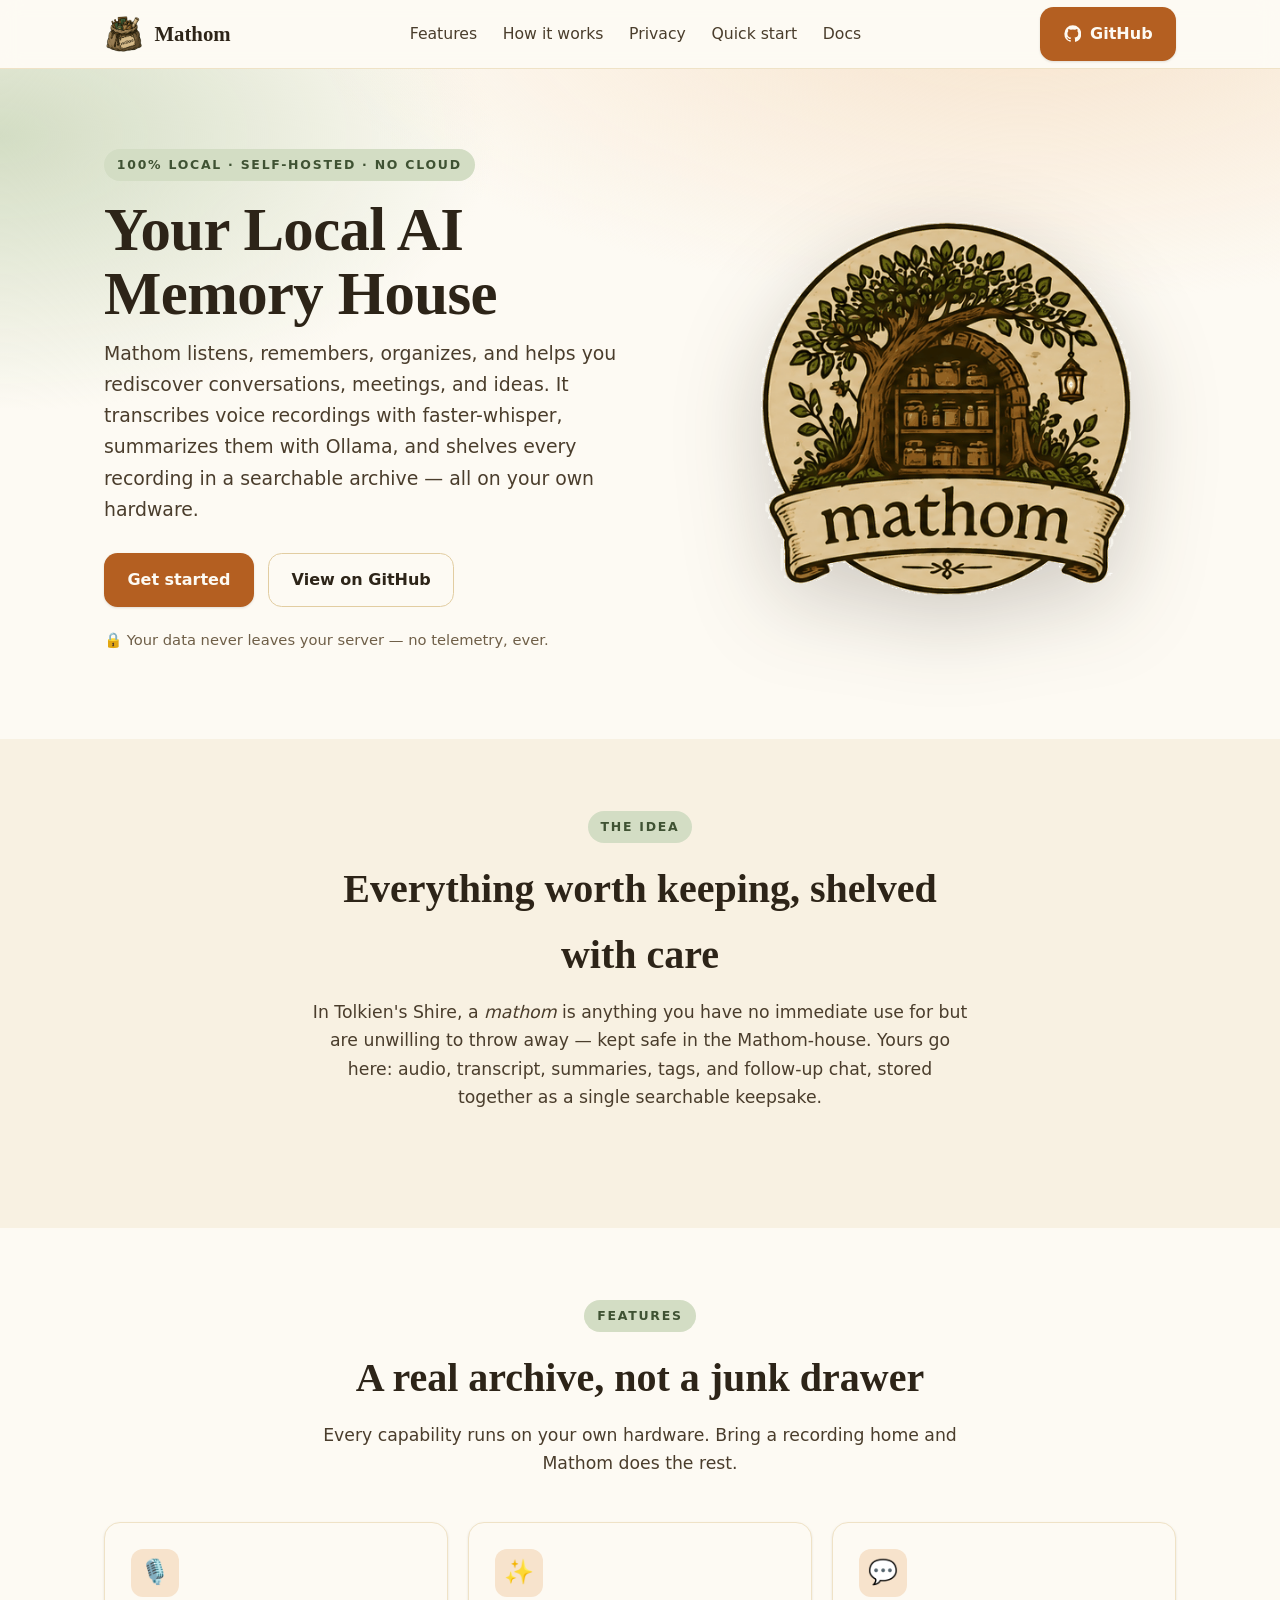
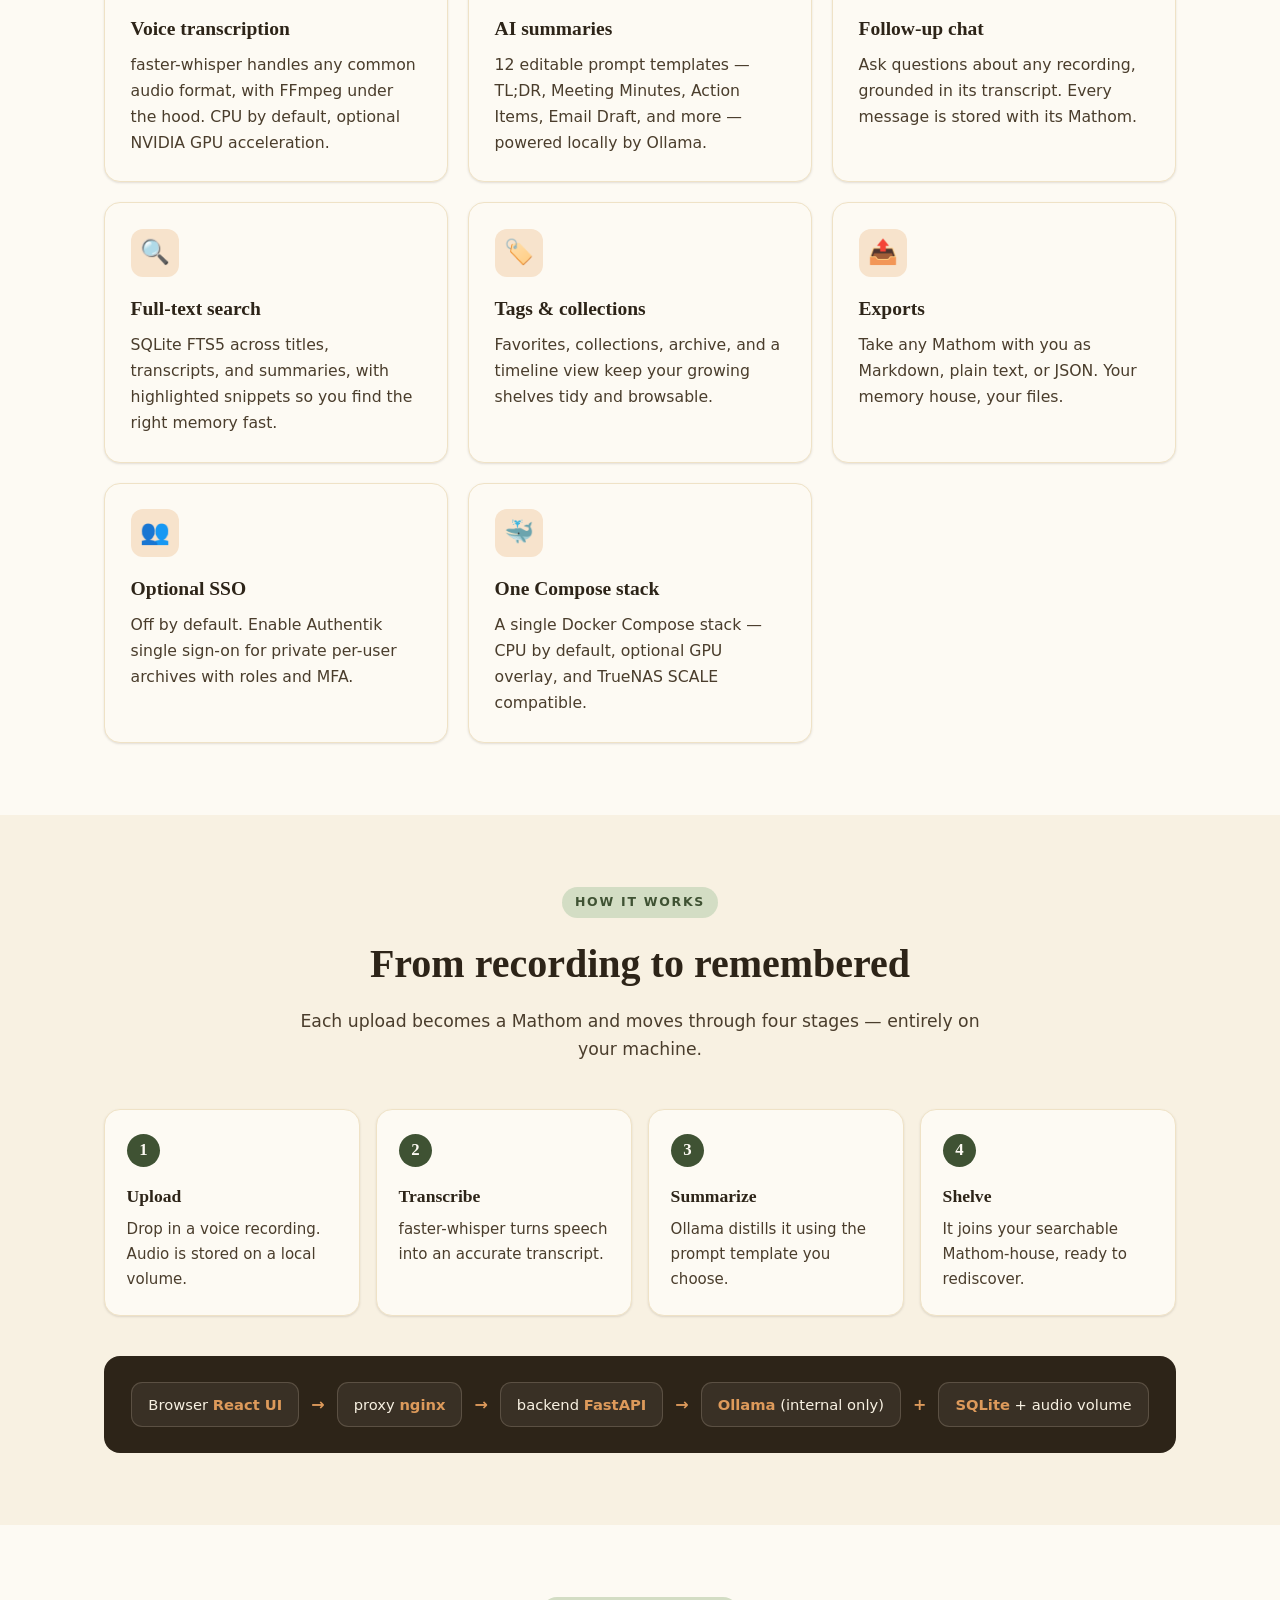
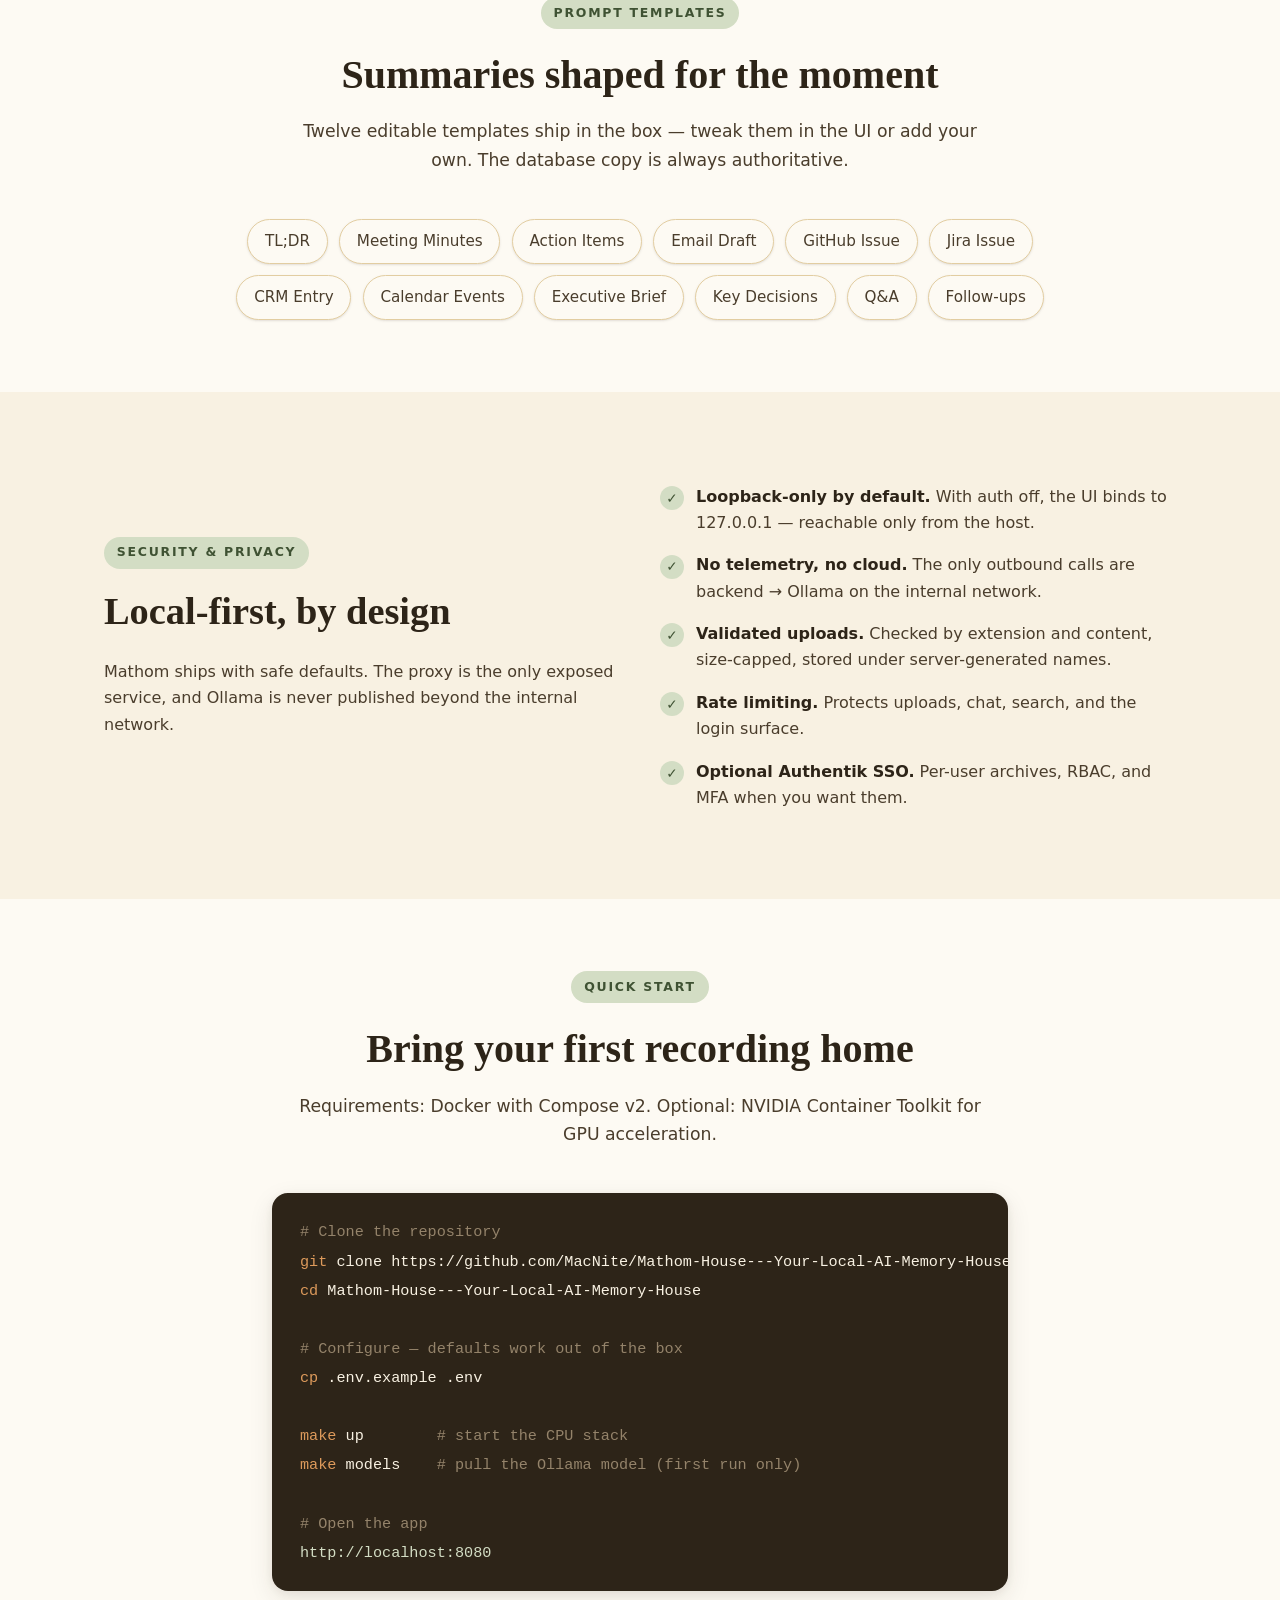
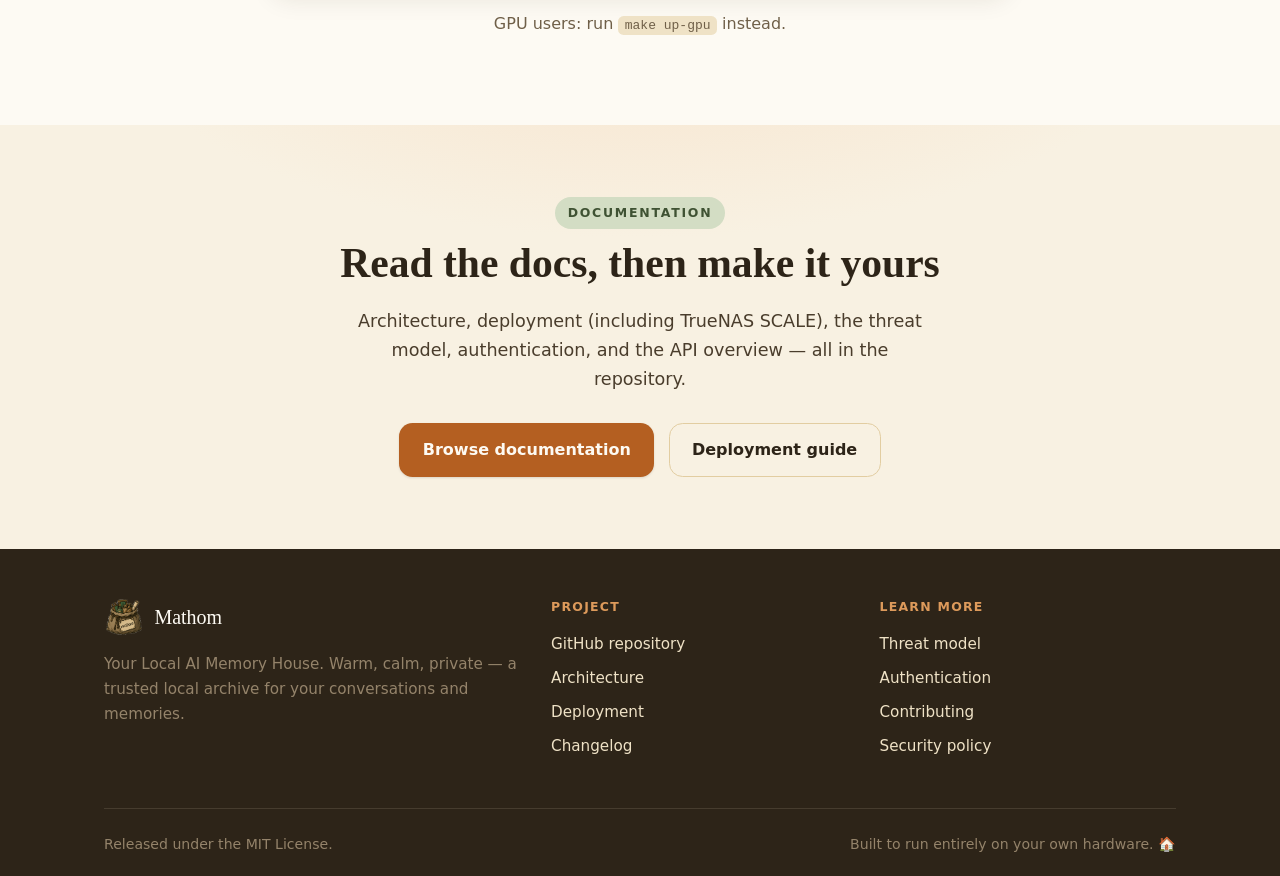
==== site/index.html @ 2dbf88dc "feat(site): add GitHub Pages landing site and deploy workflow Add a static, self-contained marketing" ====
<!doctype html>
<html lang="en">
  <head>
    <meta charset="UTF-8" />
    <meta name="viewport" content="width=device-width, initial-scale=1.0" />
    <title>Mathom — Your Local AI Memory House</title>
    <meta
      name="description"
      content="Mathom is a fully local, self-hosted AI memory house. Transcribe voice recordings with faster-whisper, summarize them with Ollama, and shelve every recording in a searchable archive that never leaves your own server."
    />
    <link rel="canonical" href="https://macnite.github.io/Mathom-House---Your-Local-AI-Memory-House/" />

    <!-- Icons -->
    <link rel="icon" type="image/png" href="./assets/favicon-192.png" />
    <link rel="apple-touch-icon" href="./assets/apple-touch-icon.png" />
    <meta name="theme-color" content="#b45f21" />

    <!-- Open Graph / social -->
    <meta property="og:type" content="website" />
    <meta property="og:title" content="Mathom — Your Local AI Memory House" />
    <meta
      property="og:description"
      content="Transcribe, summarize, and rediscover your conversations — fully local, no cloud, no telemetry."
    />
    <meta property="og:image" content="./assets/logo-mark.png" />
    <meta name="twitter:card" content="summary_large_image" />

    <link rel="stylesheet" href="./styles.css" />
  </head>
  <body>
    <!-- ===================== Header ===================== -->
    <header class="site-header">
      <div class="container nav">
        <a class="brand" href="#top">
          <img src="./assets/bag-icon.png" alt="Mathom bag logo" />
          <span>Mathom</span>
        </a>
        <nav class="nav-links" aria-label="Primary">
          <a href="#features">Features</a>
          <a href="#how">How it works</a>
          <a href="#privacy">Privacy</a>
          <a href="#quickstart">Quick start</a>
          <a href="#docs">Docs</a>
        </nav>
        <div class="nav-cta">
          <a
            class="btn btn-primary"
            href="https://github.com/MacNite/Mathom-House---Your-Local-AI-Memory-House"
          >
            <svg viewBox="0 0 24 24" fill="currentColor" aria-hidden="true">
              <path
                d="M12 .5A11.5 11.5 0 0 0 .5 12a11.5 11.5 0 0 0 7.86 10.92c.58.1.79-.25.79-.56v-2c-3.2.7-3.88-1.37-3.88-1.37-.53-1.34-1.29-1.7-1.29-1.7-1.05-.72.08-.7.08-.7 1.16.08 1.77 1.2 1.77 1.2 1.03 1.77 2.7 1.26 3.36.96.1-.75.4-1.26.73-1.55-2.55-.29-5.24-1.28-5.24-5.68 0-1.26.45-2.28 1.2-3.08-.12-.3-.52-1.48.11-3.08 0 0 .97-.31 3.18 1.18a11 11 0 0 1 5.8 0c2.2-1.5 3.17-1.18 3.17-1.18.63 1.6.23 2.78.11 3.08.75.8 1.2 1.82 1.2 3.08 0 4.41-2.69 5.38-5.25 5.67.41.36.78 1.05.78 2.12v3.14c0 .31.2.67.8.56A11.5 11.5 0 0 0 23.5 12 11.5 11.5 0 0 0 12 .5Z"
              />
            </svg>
            GitHub
          </a>
        </div>
      </div>
    </header>

    <!-- ===================== Hero ===================== -->
    <a id="top"></a>
    <section class="hero">
      <div class="container hero-grid">
        <div>
          <span class="eyebrow">100% local · self-hosted · no cloud</span>
          <h1>Your Local AI Memory House</h1>
          <p class="lede">
            Mathom listens, remembers, organizes, and helps you rediscover
            conversations, meetings, and ideas. It transcribes voice recordings
            with faster-whisper, summarizes them with Ollama, and shelves every
            recording in a searchable archive — all on your own hardware.
          </p>
          <div class="hero-actions">
            <a class="btn btn-primary" href="#quickstart">Get started</a>
            <a
              class="btn btn-ghost"
              href="https://github.com/MacNite/Mathom-House---Your-Local-AI-Memory-House"
              >View on GitHub</a
            >
          </div>
          <p class="hero-note">
            🔒 Your data never leaves your server — no telemetry, ever.
          </p>
        </div>
        <div class="hero-art">
          <img
            src="./assets/logo-mark.png"
            alt="Mathom — a tree over a hobbit-hole archive of shelved keepsakes"
          />
        </div>
      </div>
    </section>

    <!-- ===================== What is a Mathom ===================== -->
    <section class="alt">
      <div class="container section-head reveal">
        <span class="eyebrow">The idea</span>
        <h2>Everything worth keeping, shelved with care</h2>
        <p>
          In Tolkien's Shire, a <em>mathom</em> is anything you have no immediate
          use for but are unwilling to throw away — kept safe in the
          Mathom-house. Yours go here: audio, transcript, summaries, tags, and
          follow-up chat, stored together as a single searchable keepsake.
        </p>
      </div>
    </section>

    <!-- ===================== Features ===================== -->
    <section id="features">
      <div class="container">
        <div class="section-head reveal">
          <span class="eyebrow">Features</span>
          <h2>A real archive, not a junk drawer</h2>
          <p>
            Every capability runs on your own hardware. Bring a recording home
            and Mathom does the rest.
          </p>
        </div>
        <div class="card-grid">
          <div class="card reveal">
            <div class="icon">🎙️</div>
            <h3>Voice transcription</h3>
            <p>
              faster-whisper handles any common audio format, with FFmpeg under
              the hood. CPU by default, optional NVIDIA GPU acceleration.
            </p>
          </div>
          <div class="card reveal">
            <div class="icon">✨</div>
            <h3>AI summaries</h3>
            <p>
              12 editable prompt templates — TL;DR, Meeting Minutes, Action
              Items, Email Draft, and more — powered locally by Ollama.
            </p>
          </div>
          <div class="card reveal">
            <div class="icon">💬</div>
            <h3>Follow-up chat</h3>
            <p>
              Ask questions about any recording, grounded in its transcript.
              Every message is stored with its Mathom.
            </p>
          </div>
          <div class="card reveal">
            <div class="icon">🔍</div>
            <h3>Full-text search</h3>
            <p>
              SQLite FTS5 across titles, transcripts, and summaries, with
              highlighted snippets so you find the right memory fast.
            </p>
          </div>
          <div class="card reveal">
            <div class="icon">🏷️</div>
            <h3>Tags &amp; collections</h3>
            <p>
              Favorites, collections, archive, and a timeline view keep your
              growing shelves tidy and browsable.
            </p>
          </div>
          <div class="card reveal">
            <div class="icon">📤</div>
            <h3>Exports</h3>
            <p>
              Take any Mathom with you as Markdown, plain text, or JSON. Your
              memory house, your files.
            </p>
          </div>
          <div class="card reveal">
            <div class="icon">👥</div>
            <h3>Optional SSO</h3>
            <p>
              Off by default. Enable Authentik single sign-on for private
              per-user archives with roles and MFA.
            </p>
          </div>
          <div class="card reveal">
            <div class="icon">🐳</div>
            <h3>One Compose stack</h3>
            <p>
              A single Docker Compose stack — CPU by default, optional GPU
              overlay, and TrueNAS SCALE compatible.
            </p>
          </div>
        </div>
      </div>
    </section>

    <!-- ===================== How it works ===================== -->
    <section id="how" class="alt">
      <div class="container">
        <div class="section-head reveal">
          <span class="eyebrow">How it works</span>
          <h2>From recording to remembered</h2>
          <p>
            Each upload becomes a Mathom and moves through four stages —
            entirely on your machine.
          </p>
        </div>
        <div class="flow reveal">
          <div class="flow-step">
            <div class="num">1</div>
            <h3>Upload</h3>
            <p>Drop in a voice recording. Audio is stored on a local volume.</p>
          </div>
          <div class="flow-step">
            <div class="num">2</div>
            <h3>Transcribe</h3>
            <p>faster-whisper turns speech into an accurate transcript.</p>
          </div>
          <div class="flow-step">
            <div class="num">3</div>
            <h3>Summarize</h3>
            <p>Ollama distills it using the prompt template you choose.</p>
          </div>
          <div class="flow-step">
            <div class="num">4</div>
            <h3>Shelve</h3>
            <p>It joins your searchable Mathom-house, ready to rediscover.</p>
          </div>
        </div>

        <div class="pipeline reveal" aria-label="Architecture pipeline">
          <span class="node">Browser <strong>React UI</strong></span>
          <span class="sep">→</span>
          <span class="node">proxy <strong>nginx</strong></span>
          <span class="sep">→</span>
          <span class="node">backend <strong>FastAPI</strong></span>
          <span class="sep">→</span>
          <span class="node"><strong>Ollama</strong> (internal only)</span>
          <span class="sep">+</span>
          <span class="node"><strong>SQLite</strong> + audio volume</span>
        </div>
      </div>
    </section>

    <!-- ===================== Templates ===================== -->
    <section id="templates">
      <div class="container">
        <div class="section-head reveal">
          <span class="eyebrow">Prompt templates</span>
          <h2>Summaries shaped for the moment</h2>
          <p>
            Twelve editable templates ship in the box — tweak them in the UI or
            add your own. The database copy is always authoritative.
          </p>
        </div>
        <div class="chips reveal">
          <span class="chip">TL;DR</span>
          <span class="chip">Meeting Minutes</span>
          <span class="chip">Action Items</span>
          <span class="chip">Email Draft</span>
          <span class="chip">GitHub Issue</span>
          <span class="chip">Jira Issue</span>
          <span class="chip">CRM Entry</span>
          <span class="chip">Calendar Events</span>
          <span class="chip">Executive Brief</span>
          <span class="chip">Key Decisions</span>
          <span class="chip">Q&amp;A</span>
          <span class="chip">Follow-ups</span>
        </div>
      </div>
    </section>

    <!-- ===================== Privacy / Security ===================== -->
    <section id="privacy" class="alt">
      <div class="container split">
        <div class="reveal">
          <span class="eyebrow">Security &amp; privacy</span>
          <h2 style="font-family: var(--font-display); font-size: clamp(1.8rem, 3.6vw, 2.4rem); margin: 0.7rem 0 0.4rem;">
            Local-first, by design
          </h2>
          <p style="color: var(--ink-700);">
            Mathom ships with safe defaults. The proxy is the only exposed
            service, and Ollama is never published beyond the internal network.
          </p>
        </div>
        <ul class="checks reveal">
          <li>
            <span class="tick">✓</span>
            <span
              ><strong>Loopback-only by default.</strong> With auth off, the UI
              binds to 127.0.0.1 — reachable only from the host.</span
            >
          </li>
          <li>
            <span class="tick">✓</span>
            <span
              ><strong>No telemetry, no cloud.</strong> The only outbound calls
              are backend → Ollama on the internal network.</span
            >
          </li>
          <li>
            <span class="tick">✓</span>
            <span
              ><strong>Validated uploads.</strong> Checked by extension and
              content, size-capped, stored under server-generated names.</span
            >
          </li>
          <li>
            <span class="tick">✓</span>
            <span
              ><strong>Rate limiting.</strong> Protects uploads, chat, search,
              and the login surface.</span
            >
          </li>
          <li>
            <span class="tick">✓</span>
            <span
              ><strong>Optional Authentik SSO.</strong> Per-user archives, RBAC,
              and MFA when you want them.</span
            >
          </li>
        </ul>
      </div>
    </section>

    <!-- ===================== Quick start ===================== -->
    <section id="quickstart">
      <div class="container">
        <div class="section-head reveal">
          <span class="eyebrow">Quick start</span>
          <h2>Bring your first recording home</h2>
          <p>
            Requirements: Docker with Compose v2. Optional: NVIDIA Container
            Toolkit for GPU acceleration.
          </p>
        </div>
        <div class="codeblock reveal">
<code><span class="c"># Clone the repository</span>
<span class="cmd">git</span> clone https://github.com/MacNite/Mathom-House---Your-Local-AI-Memory-House.git
<span class="cmd">cd</span> Mathom-House---Your-Local-AI-Memory-House

<span class="c"># Configure — defaults work out of the box</span>
<span class="cmd">cp</span> .env.example .env

<span class="cmd">make</span> up        <span class="c"># start the CPU stack</span>
<span class="cmd">make</span> models    <span class="c"># pull the Ollama model (first run only)</span>

<span class="c"># Open the app</span>
<span class="p">http://localhost:8080</span>
</code>
        </div>
        <p style="text-align: center; color: var(--ink-500); margin-top: 1.25rem;">
          GPU users: run <code style="background: var(--parchment-200); padding: 0.1rem 0.4rem; border-radius: 0.35rem;">make up-gpu</code> instead.
        </p>
      </div>
    </section>

    <!-- ===================== CTA ===================== -->
    <section id="docs" class="cta">
      <div class="container reveal">
        <span class="eyebrow">Documentation</span>
        <h2>Read the docs, then make it yours</h2>
        <p>
          Architecture, deployment (including TrueNAS SCALE), the threat model,
          authentication, and the API overview — all in the repository.
        </p>
        <div class="cta-actions">
          <a
            class="btn btn-primary"
            href="https://github.com/MacNite/Mathom-House---Your-Local-AI-Memory-House#documentation"
            >Browse documentation</a
          >
          <a
            class="btn btn-ghost"
            href="https://github.com/MacNite/Mathom-House---Your-Local-AI-Memory-House/blob/main/docs/deployment.md"
            >Deployment guide</a
          >
        </div>
      </div>
    </section>

    <!-- ===================== Footer ===================== -->
    <footer class="site-footer">
      <div class="container">
        <div class="footer-grid">
          <div>
            <div class="footer-brand">
              <img src="./assets/bag-icon.png" alt="Mathom bag logo" />
              <span>Mathom</span>
            </div>
            <p>
              Your Local AI Memory House. Warm, calm, private — a trusted local
              archive for your conversations and memories.
            </p>
          </div>
          <div class="footer-col">
            <h4>Project</h4>
            <a href="https://github.com/MacNite/Mathom-House---Your-Local-AI-Memory-House">GitHub repository</a>
            <a href="https://github.com/MacNite/Mathom-House---Your-Local-AI-Memory-House/blob/main/docs/architecture.md">Architecture</a>
            <a href="https://github.com/MacNite/Mathom-House---Your-Local-AI-Memory-House/blob/main/docs/deployment.md">Deployment</a>
            <a href="https://github.com/MacNite/Mathom-House---Your-Local-AI-Memory-House/blob/main/CHANGELOG.md">Changelog</a>
          </div>
          <div class="footer-col">
            <h4>Learn more</h4>
            <a href="https://github.com/MacNite/Mathom-House---Your-Local-AI-Memory-House/blob/main/docs/threat-model.md">Threat model</a>
            <a href="https://github.com/MacNite/Mathom-House---Your-Local-AI-Memory-House/blob/main/docs/authentication.md">Authentication</a>
            <a href="https://github.com/MacNite/Mathom-House---Your-Local-AI-Memory-House/blob/main/CONTRIBUTING.md">Contributing</a>
            <a href="https://github.com/MacNite/Mathom-House---Your-Local-AI-Memory-House/blob/main/SECURITY.md">Security policy</a>
          </div>
        </div>
        <div class="footer-bottom">
          <span>Released under the MIT License.</span>
          <span>Built to run entirely on your own hardware. 🏠</span>
        </div>
      </div>
    </footer>

    <script>
      // Reveal-on-scroll — progressive enhancement only.
      (function () {
        var els = document.querySelectorAll('.reveal');
        if (!('IntersectionObserver' in window)) {
          els.forEach(function (el) { el.classList.add('in'); });
          return;
        }
        var io = new IntersectionObserver(
          function (entries) {
            entries.forEach(function (entry) {
              if (entry.isIntersecting) {
                entry.target.classList.add('in');
                io.unobserve(entry.target);
              }
            });
          },
          { rootMargin: '0px 0px -8% 0px', threshold: 0.08 }
        );
        els.forEach(function (el) { io.observe(el); });
      })();
    </script>
  </body>
</html>
---- site/styles.css ----
/* ==========================================================================
   Mathom — Your Local AI Memory House
   GitHub Pages landing site. Warm archive palette mirrored from the app's
   Tailwind theme: parchment, ink, amber hearth, moss shelves.
   ========================================================================== */

:root {
  /* Parchment */
  --parchment-50: #fdfaf3;
  --parchment-100: #f8f1e2;
  --parchment-200: #efe2c6;
  --parchment-300: #e2cda1;
  /* Ink */
  --ink-900: #2d2418;
  --ink-700: #4a3d2c;
  --ink-500: #6f5f48;
  --ink-400: #94836a;
  /* Hearth (amber) */
  --hearth-600: #b45f21;
  --hearth-500: #c97a35;
  --hearth-400: #dd9a5b;
  --hearth-100: #f7e3cc;
  /* Moss */
  --moss-700: #3f5233;
  --moss-500: #5f7a4d;
  --moss-200: #d3ddc4;

  --font-display: ui-serif, Georgia, Cambria, "Times New Roman", serif;
  --font-body: ui-sans-serif, system-ui, "Segoe UI", sans-serif;

  --radius: 1rem;
  --radius-doorway: 1.25rem 1.25rem 0.375rem 0.375rem;
  --shadow-sm: 0 1px 3px rgba(45, 36, 24, 0.08), 0 1px 2px rgba(45, 36, 24, 0.06);
  --shadow-md: 0 8px 24px rgba(45, 36, 24, 0.10), 0 2px 8px rgba(45, 36, 24, 0.06);
  --shadow-lg: 0 18px 48px rgba(45, 36, 24, 0.16);
  --maxw: 1120px;
}

* { box-sizing: border-box; }

html { scroll-behavior: smooth; }

body {
  margin: 0;
  font-family: var(--font-body);
  color: var(--ink-900);
  background: var(--parchment-50);
  line-height: 1.65;
  -webkit-font-smoothing: antialiased;
  text-rendering: optimizeLegibility;
}

h1, h2, h3, .display { font-family: var(--font-display); }

a { color: var(--hearth-600); text-decoration: none; }
a:hover { text-decoration: underline; }

img { max-width: 100%; display: block; }

.container {
  width: 100%;
  max-width: var(--maxw);
  margin: 0 auto;
  padding: 0 1.5rem;
}

.eyebrow {
  display: inline-block;
  font-family: var(--font-body);
  font-size: 0.78rem;
  font-weight: 700;
  letter-spacing: 0.14em;
  text-transform: uppercase;
  color: var(--moss-700);
  background: var(--moss-200);
  padding: 0.35rem 0.8rem;
  border-radius: 999px;
}

/* ---------- Buttons ---------- */
.btn {
  display: inline-flex;
  align-items: center;
  gap: 0.55rem;
  font-family: var(--font-body);
  font-weight: 600;
  font-size: 1rem;
  padding: 0.8rem 1.4rem;
  border-radius: 0.85rem;
  border: 1px solid transparent;
  cursor: pointer;
  transition: transform 0.12s ease, box-shadow 0.2s ease, background 0.2s ease;
}
.btn:hover { text-decoration: none; transform: translateY(-1px); }
.btn-primary {
  background: var(--hearth-600);
  color: var(--parchment-50);
  box-shadow: var(--shadow-sm);
}
.btn-primary:hover { background: var(--hearth-500); box-shadow: var(--shadow-md); }
.btn-ghost {
  background: transparent;
  color: var(--ink-900);
  border-color: var(--parchment-300);
}
.btn-ghost:hover { background: var(--parchment-100); border-color: var(--hearth-400); }
.btn svg { width: 1.1em; height: 1.1em; }

/* ---------- Header ---------- */
.site-header {
  position: sticky;
  top: 0;
  z-index: 50;
  background: rgba(253, 250, 243, 0.82);
  backdrop-filter: saturate(1.4) blur(10px);
  border-bottom: 1px solid var(--parchment-200);
}
.nav {
  display: flex;
  align-items: center;
  justify-content: space-between;
  height: 68px;
  gap: 1rem;
}
.brand {
  display: flex;
  align-items: center;
  gap: 0.65rem;
  font-family: var(--font-display);
  font-size: 1.3rem;
  font-weight: 700;
  color: var(--ink-900);
}
.brand:hover { text-decoration: none; }
.brand img { width: 40px; height: 40px; }
.nav-links {
  display: flex;
  align-items: center;
  gap: 1.6rem;
}
.nav-links a {
  color: var(--ink-700);
  font-weight: 500;
  font-size: 0.98rem;
}
.nav-links a:hover { color: var(--hearth-600); text-decoration: none; }
.nav-cta { display: flex; align-items: center; gap: 0.75rem; }

@media (max-width: 820px) {
  .nav-links { display: none; }
}

/* ---------- Hero ---------- */
.hero {
  position: relative;
  overflow: hidden;
  background:
    radial-gradient(1200px 500px at 80% -10%, var(--hearth-100), transparent 60%),
    radial-gradient(900px 500px at 0% 10%, var(--moss-200), transparent 55%),
    var(--parchment-50);
  padding: 5rem 0 4.5rem;
}
.hero-grid {
  display: grid;
  grid-template-columns: 1.1fr 0.9fr;
  gap: 3rem;
  align-items: center;
}
.hero h1 {
  font-size: clamp(2.4rem, 5.5vw, 3.8rem);
  line-height: 1.05;
  margin: 1.1rem 0 0.5rem;
  color: var(--ink-900);
  letter-spacing: -0.01em;
}
.hero .lede {
  font-size: 1.18rem;
  color: var(--ink-700);
  max-width: 34rem;
  margin: 0.75rem 0 1.75rem;
}
.hero-actions { display: flex; flex-wrap: wrap; gap: 0.9rem; }
.hero-note {
  margin-top: 1.35rem;
  font-size: 0.92rem;
  color: var(--ink-500);
  display: flex;
  align-items: center;
  gap: 0.5rem;
}
.hero-art {
  display: flex;
  justify-content: center;
}
.hero-art img {
  width: min(420px, 100%);
  filter: drop-shadow(0 24px 44px rgba(45, 36, 24, 0.22));
}

@media (max-width: 900px) {
  .hero-grid { grid-template-columns: 1fr; text-align: center; }
  .hero .lede { margin-left: auto; margin-right: auto; }
  .hero-actions, .hero-note { justify-content: center; }
  .hero-art { order: -1; }
  .hero-art img { width: min(300px, 70%); }
}

/* ---------- Section shells ---------- */
section { padding: 4.5rem 0; }
.section-head {
  max-width: 44rem;
  margin: 0 auto 2.8rem;
  text-align: center;
}
.section-head h2 {
  font-size: clamp(1.8rem, 3.6vw, 2.5rem);
  margin: 0.8rem 0 0.6rem;
  color: var(--ink-900);
}
.section-head p {
  font-size: 1.08rem;
  color: var(--ink-700);
  margin: 0;
}
.alt { background: var(--parchment-100); }

/* ---------- Feature cards ---------- */
.card-grid {
  display: grid;
  grid-template-columns: repeat(auto-fit, minmax(260px, 1fr));
  gap: 1.25rem;
}
.card {
  background: var(--parchment-50);
  border: 1px solid var(--parchment-200);
  border-radius: var(--radius);
  padding: 1.6rem;
  box-shadow: var(--shadow-sm);
  transition: transform 0.15s ease, box-shadow 0.2s ease, border-color 0.2s ease;
}
.card:hover {
  transform: translateY(-3px);
  box-shadow: var(--shadow-md);
  border-color: var(--hearth-400);
}
.card .icon {
  width: 48px;
  height: 48px;
  display: grid;
  place-items: center;
  border-radius: 0.75rem;
  background: var(--hearth-100);
  color: var(--hearth-600);
  font-size: 1.5rem;
  margin-bottom: 1rem;
}
.card h3 { margin: 0 0 0.45rem; font-size: 1.22rem; color: var(--ink-900); }
.card p { margin: 0; color: var(--ink-700); font-size: 0.98rem; }

/* ---------- How it works ---------- */
.flow {
  display: grid;
  grid-template-columns: repeat(4, 1fr);
  gap: 1rem;
  counter-reset: step;
}
.flow-step {
  position: relative;
  background: var(--parchment-50);
  border: 1px solid var(--parchment-200);
  border-radius: var(--radius);
  padding: 1.5rem 1.35rem;
  box-shadow: var(--shadow-sm);
}
.flow-step .num {
  font-family: var(--font-display);
  font-size: 1.05rem;
  font-weight: 700;
  color: var(--parchment-50);
  background: var(--moss-700);
  width: 2.1rem;
  height: 2.1rem;
  border-radius: 50%;
  display: grid;
  place-items: center;
  margin-bottom: 0.9rem;
}
.flow-step h3 { margin: 0 0 0.4rem; font-size: 1.1rem; }
.flow-step p { margin: 0; font-size: 0.94rem; color: var(--ink-700); }
.flow-arrow {
  align-self: center;
  color: var(--hearth-400);
  font-size: 1.4rem;
}
@media (max-width: 900px) {
  .flow { grid-template-columns: 1fr 1fr; }
}
@media (max-width: 540px) {
  .flow { grid-template-columns: 1fr; }
}

/* ---------- Pipeline diagram ---------- */
.pipeline {
  margin-top: 2.5rem;
  display: flex;
  flex-wrap: wrap;
  align-items: center;
  justify-content: center;
  gap: 0.75rem;
  padding: 1.6rem;
  background: var(--ink-900);
  color: var(--parchment-100);
  border-radius: var(--radius);
  font-family: var(--font-body);
}
.pipeline .node {
  background: rgba(255, 255, 255, 0.06);
  border: 1px solid rgba(247, 227, 204, 0.18);
  padding: 0.6rem 1rem;
  border-radius: 0.7rem;
  font-size: 0.92rem;
  white-space: nowrap;
}
.pipeline .node strong { color: var(--hearth-400); font-weight: 700; }
.pipeline .sep { color: var(--hearth-400); font-weight: 700; }

/* ---------- Templates chips ---------- */
.chips {
  display: flex;
  flex-wrap: wrap;
  gap: 0.7rem;
  justify-content: center;
  max-width: 52rem;
  margin: 0 auto;
}
.chip {
  background: var(--parchment-50);
  border: 1px solid var(--parchment-300);
  color: var(--ink-700);
  padding: 0.55rem 1.05rem;
  border-radius: 999px;
  font-size: 0.95rem;
  font-weight: 500;
  box-shadow: var(--shadow-sm);
  transition: transform 0.12s ease, border-color 0.2s ease, color 0.2s ease;
}
.chip:hover { transform: translateY(-2px); border-color: var(--hearth-400); color: var(--hearth-600); }

/* ---------- Security / split ---------- */
.split {
  display: grid;
  grid-template-columns: 1fr 1fr;
  gap: 2.5rem;
  align-items: center;
}
.checks { list-style: none; margin: 1.25rem 0 0; padding: 0; }
.checks li {
  display: flex;
  gap: 0.75rem;
  align-items: flex-start;
  margin-bottom: 1rem;
  color: var(--ink-700);
}
.checks .tick {
  flex: none;
  width: 1.5rem;
  height: 1.5rem;
  border-radius: 50%;
  background: var(--moss-200);
  color: var(--moss-700);
  display: grid;
  place-items: center;
  font-size: 0.85rem;
  font-weight: 700;
  margin-top: 0.15rem;
}
.checks li strong { color: var(--ink-900); }
@media (max-width: 820px) {
  .split { grid-template-columns: 1fr; }
}

/* ---------- Quick start code ---------- */
.codeblock {
  background: var(--ink-900);
  color: var(--parchment-100);
  border-radius: var(--radius);
  padding: 1.5rem 1.75rem;
  overflow-x: auto;
  box-shadow: var(--shadow-md);
  font-size: 0.95rem;
  line-height: 1.85;
  max-width: 46rem;
  margin: 0 auto;
}
.codeblock code {
  font-family: ui-monospace, SFMono-Regular, "SF Mono", Menlo, Consolas, monospace;
  white-space: pre;
}
.codeblock .c { color: var(--ink-400); }
.codeblock .p { color: var(--moss-200); }
.codeblock .cmd { color: var(--hearth-400); }

/* ---------- CTA banner ---------- */
.cta {
  text-align: center;
  background:
    radial-gradient(900px 400px at 50% -30%, var(--hearth-100), transparent 60%),
    var(--parchment-100);
}
.cta h2 { font-size: clamp(1.9rem, 4vw, 2.6rem); margin: 0 0 0.6rem; }
.cta p { color: var(--ink-700); font-size: 1.1rem; max-width: 36rem; margin: 0 auto 1.8rem; }
.cta-actions { display: flex; gap: 0.9rem; justify-content: center; flex-wrap: wrap; }

/* ---------- Footer ---------- */
.site-footer {
  background: var(--ink-900);
  color: var(--parchment-200);
  padding: 3rem 0 2rem;
}
.footer-grid {
  display: grid;
  grid-template-columns: 1.4fr 1fr 1fr;
  gap: 2rem;
}
.footer-brand { display: flex; align-items: center; gap: 0.65rem; margin-bottom: 0.75rem; }
.footer-brand img { width: 40px; height: 40px; }
.footer-brand span { font-family: var(--font-display); font-size: 1.25rem; color: var(--parchment-50); }
.site-footer p { color: var(--ink-400); font-size: 0.95rem; max-width: 28rem; }
.footer-col h4 {
  font-family: var(--font-body);
  text-transform: uppercase;
  letter-spacing: 0.1em;
  font-size: 0.78rem;
  color: var(--hearth-400);
  margin: 0 0 0.9rem;
}
.footer-col a { display: block; color: var(--parchment-200); margin-bottom: 0.55rem; font-size: 0.95rem; }
.footer-col a:hover { color: var(--hearth-400); text-decoration: none; }
.footer-bottom {
  margin-top: 2.5rem;
  padding-top: 1.5rem;
  border-top: 1px solid rgba(247, 227, 204, 0.12);
  display: flex;
  justify-content: space-between;
  flex-wrap: wrap;
  gap: 0.75rem;
  font-size: 0.88rem;
  color: var(--ink-400);
}
@media (max-width: 820px) {
  .footer-grid { grid-template-columns: 1fr; }
}

/* ---------- Reveal on scroll ---------- */
.reveal { opacity: 0; transform: translateY(16px); transition: opacity 0.6s ease, transform 0.6s ease; }
.reveal.in { opacity: 1; transform: none; }
@media (prefers-reduced-motion: reduce) {
  html { scroll-behavior: auto; }
  .reveal { opacity: 1; transform: none; transition: none; }
}
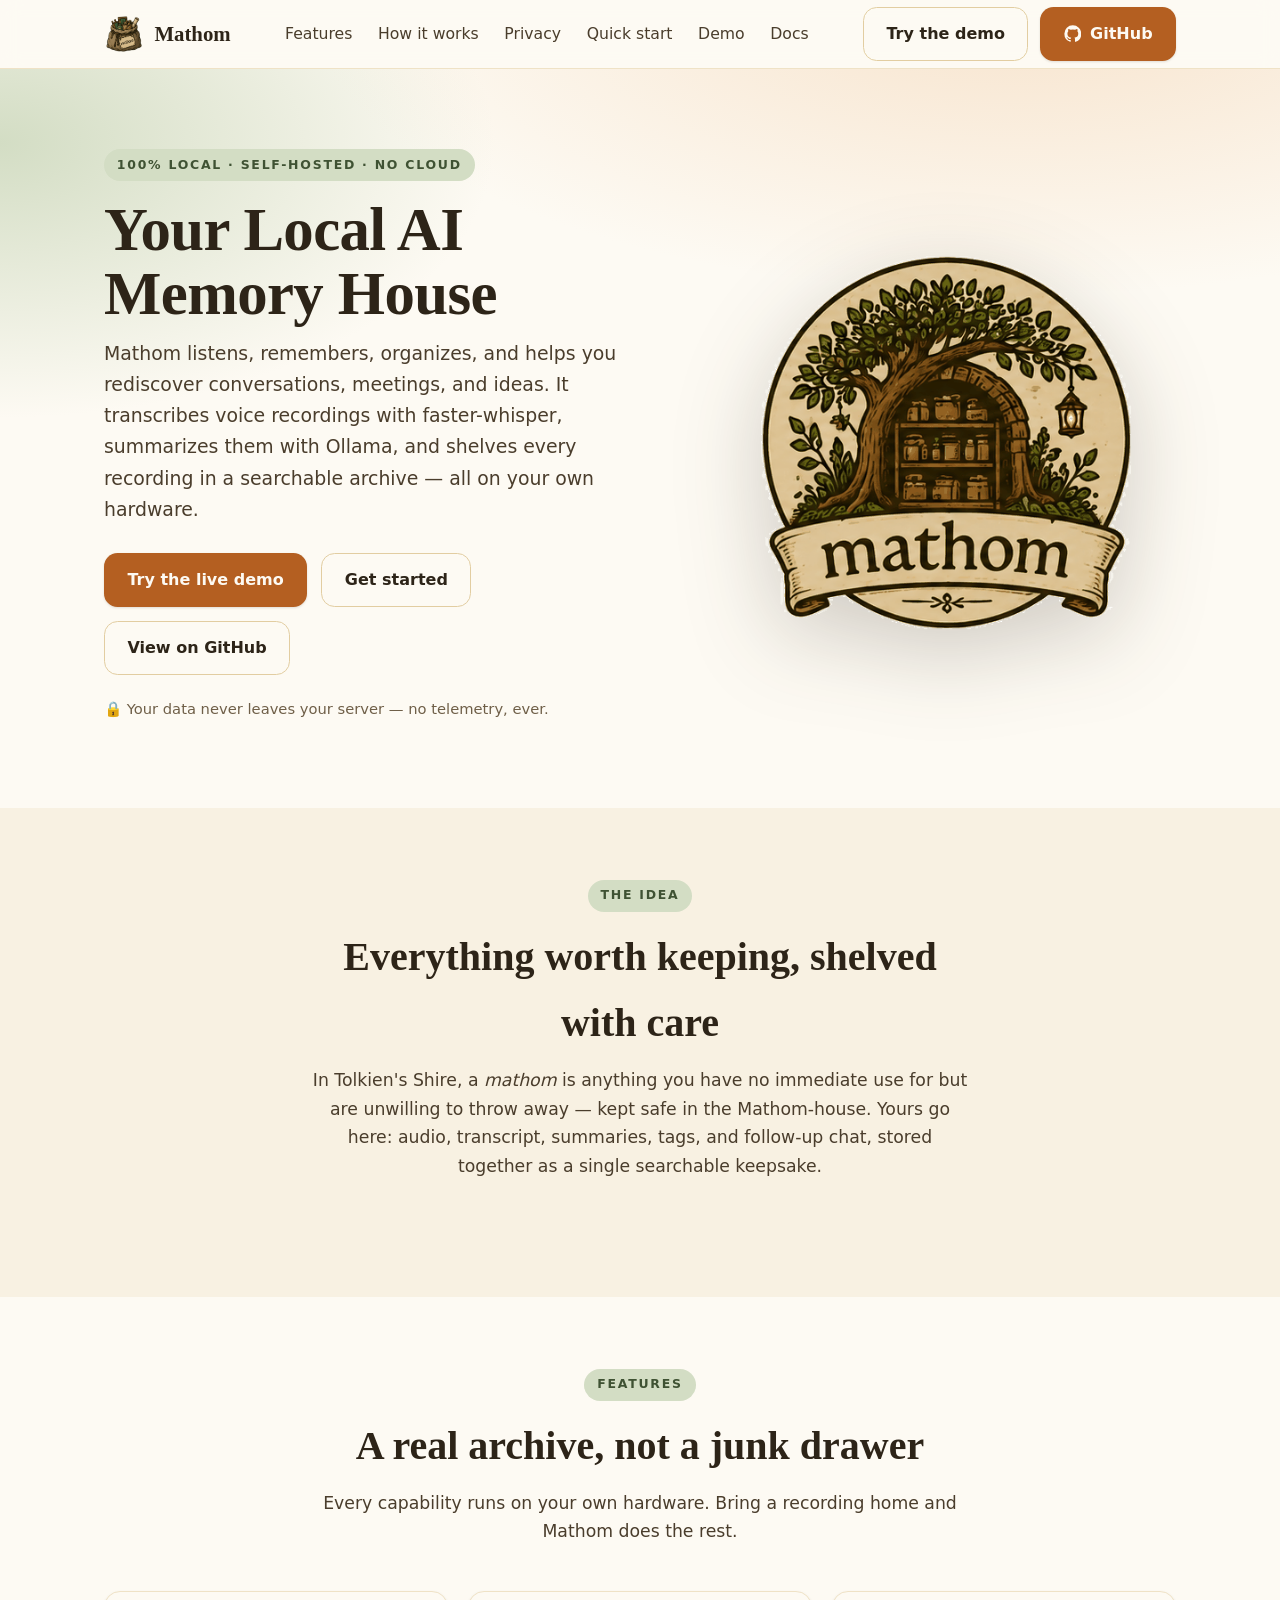
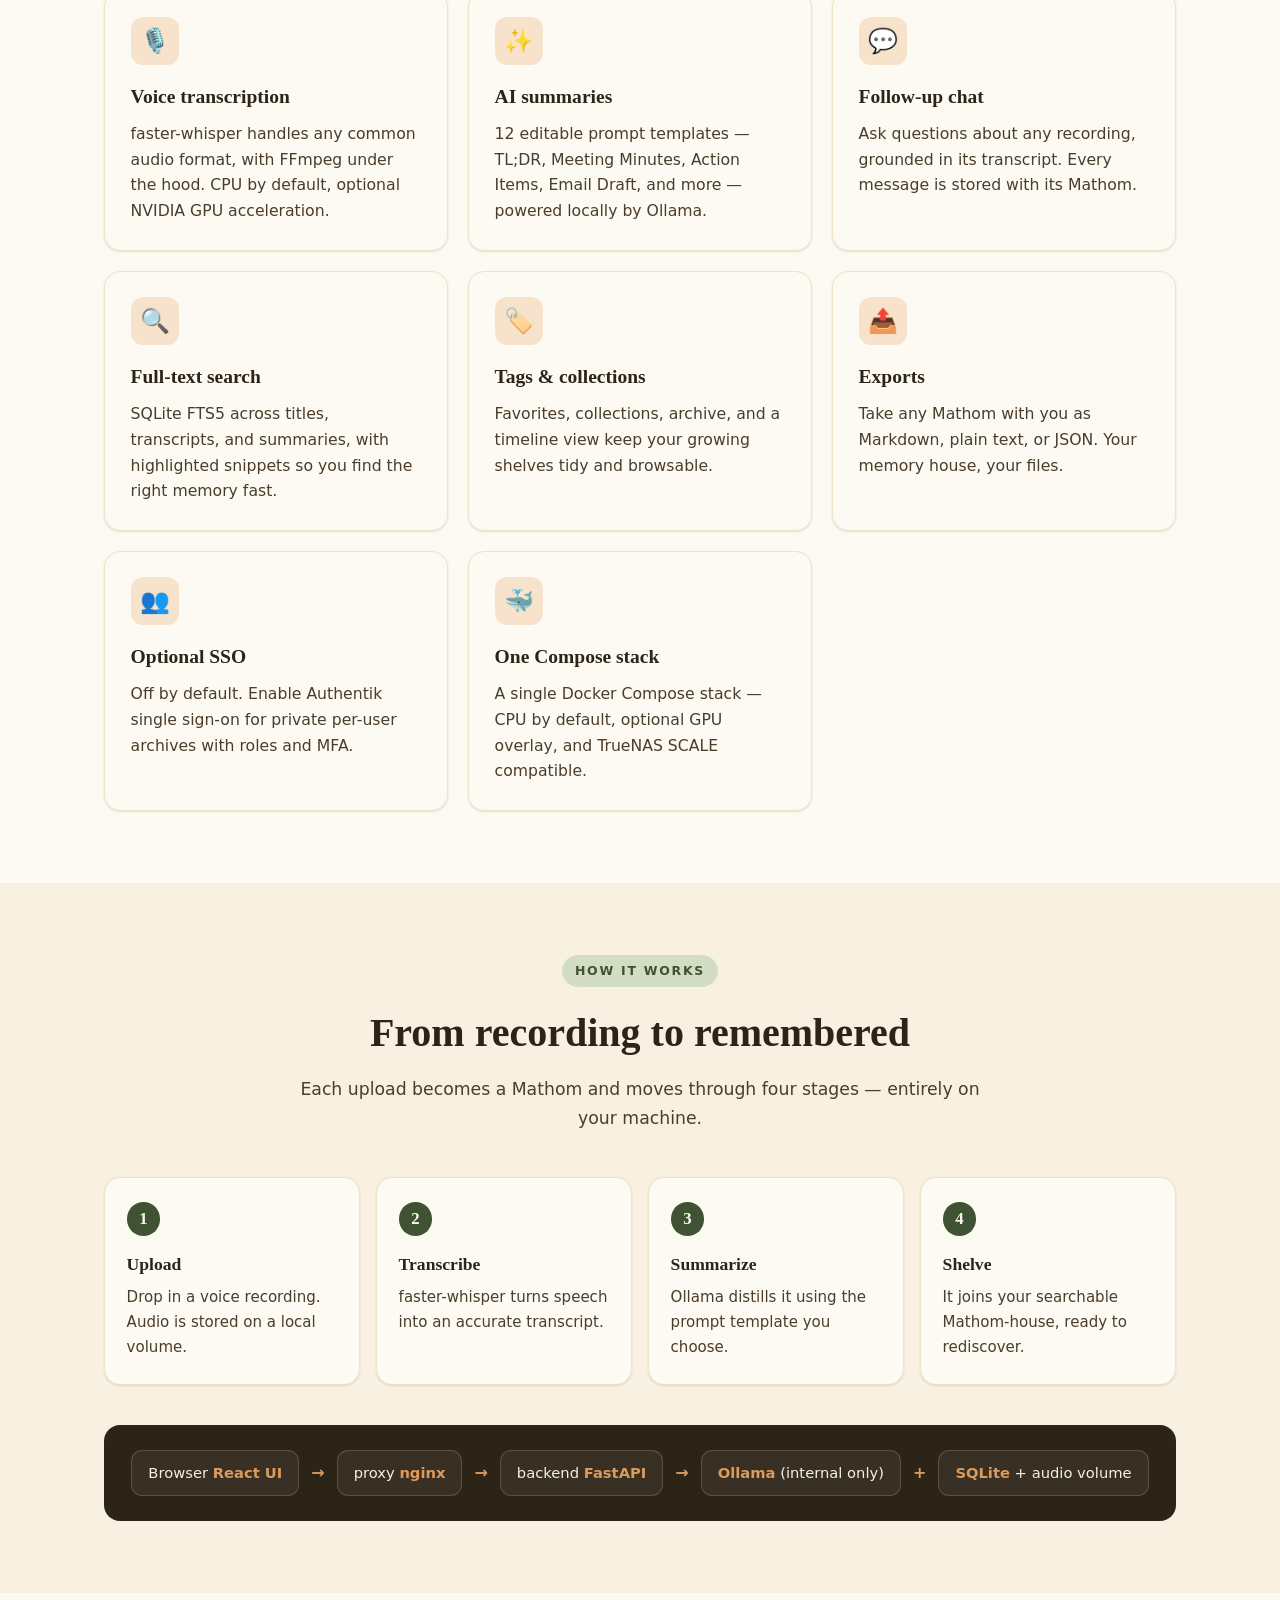
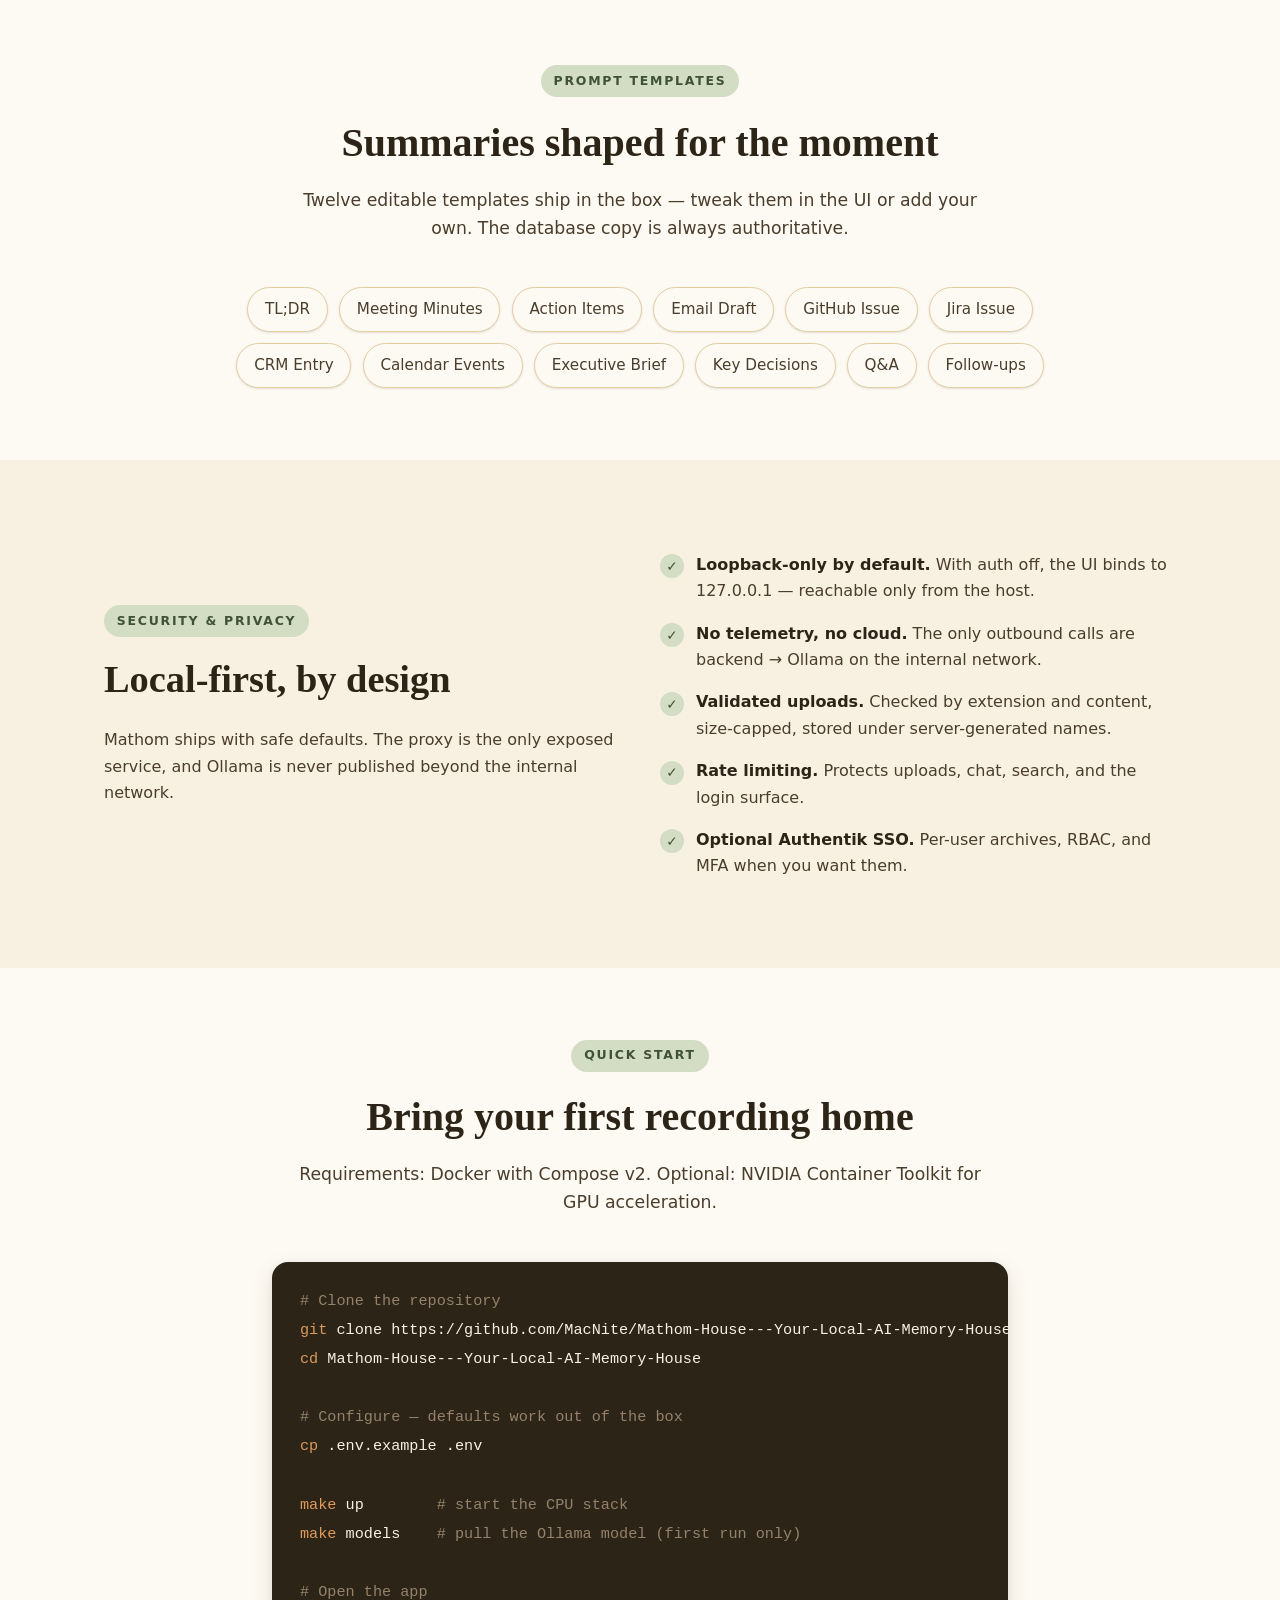
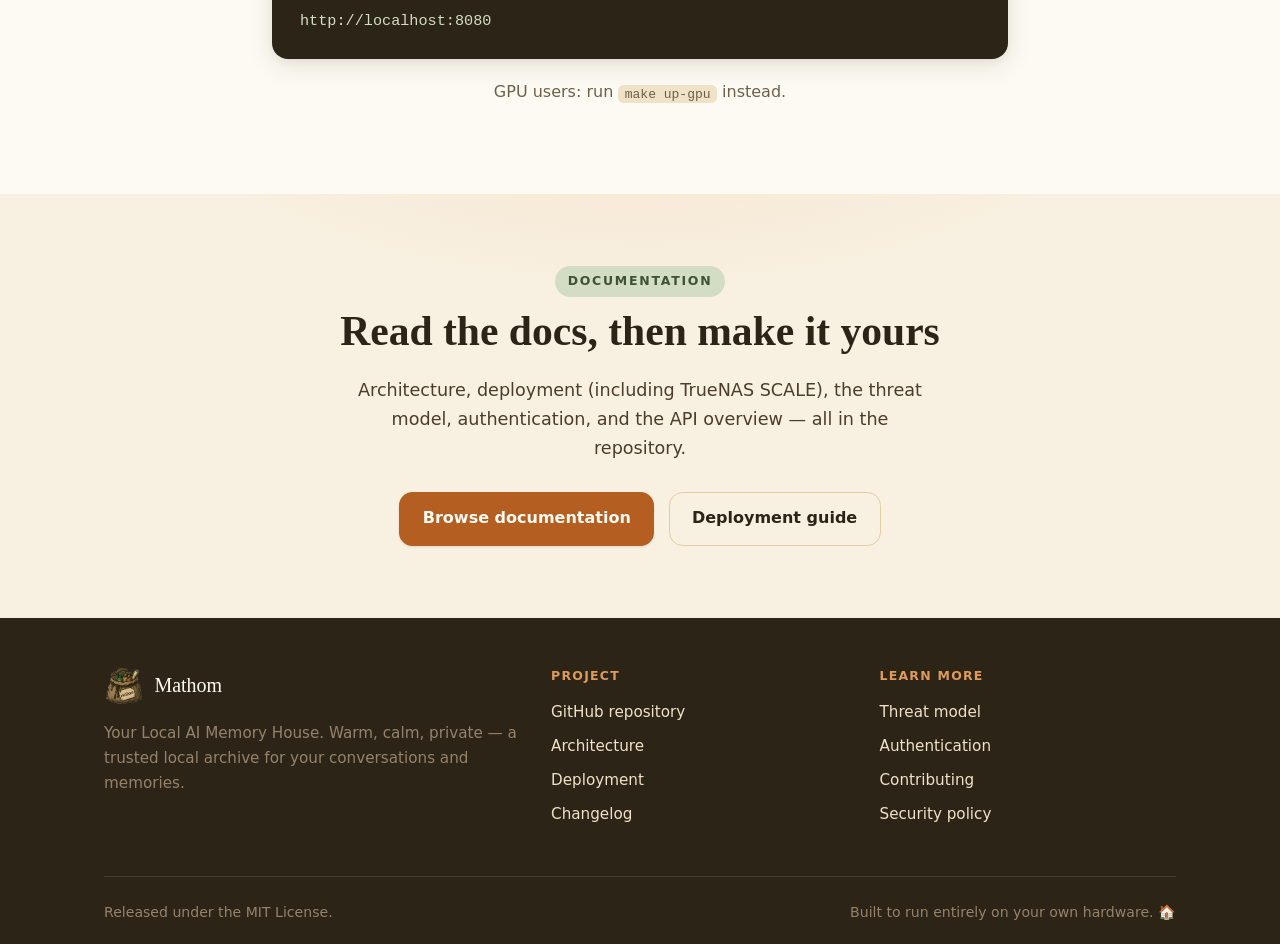
==== commit 176f855b: "feat(site): add interactive static demo of the Mathom app Add site/demo.html — a fully client-side, " ====
--- a/site/index.html
+++ b/site/index.html
@@ -40,9 +40,11 @@
           <a href="#how">How it works</a>
           <a href="#privacy">Privacy</a>
           <a href="#quickstart">Quick start</a>
+          <a href="./demo.html">Demo</a>
           <a href="#docs">Docs</a>
         </nav>
         <div class="nav-cta">
+          <a class="btn btn-ghost" href="./demo.html">Try the demo</a>
           <a
             class="btn btn-primary"
             href="https://github.com/MacNite/Mathom-House---Your-Local-AI-Memory-House"
@@ -72,7 +74,8 @@
             recording in a searchable archive — all on your own hardware.
           </p>
           <div class="hero-actions">
-            <a class="btn btn-primary" href="#quickstart">Get started</a>
+            <a class="btn btn-primary" href="./demo.html">Try the live demo</a>
+            <a class="btn btn-ghost" href="#quickstart">Get started</a>
             <a
               class="btn btn-ghost"
               href="https://github.com/MacNite/Mathom-House---Your-Local-AI-Memory-House"
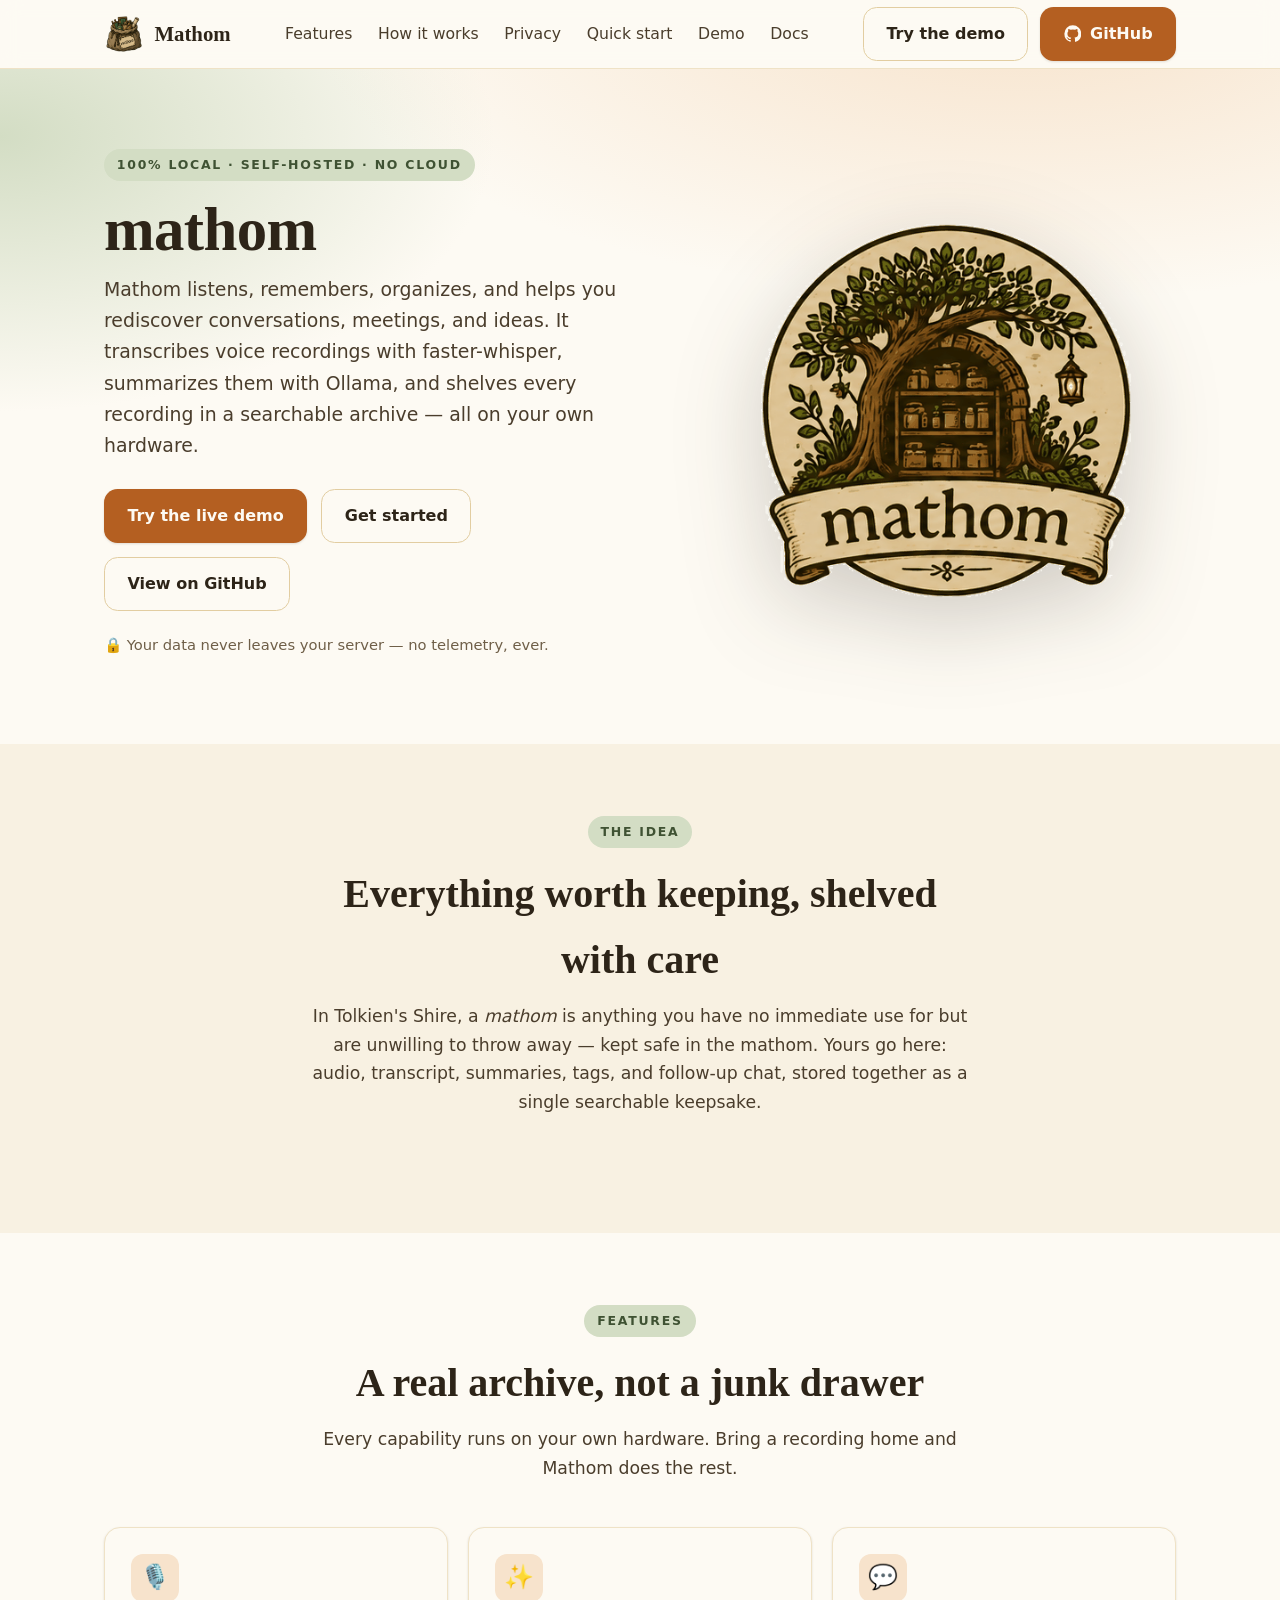
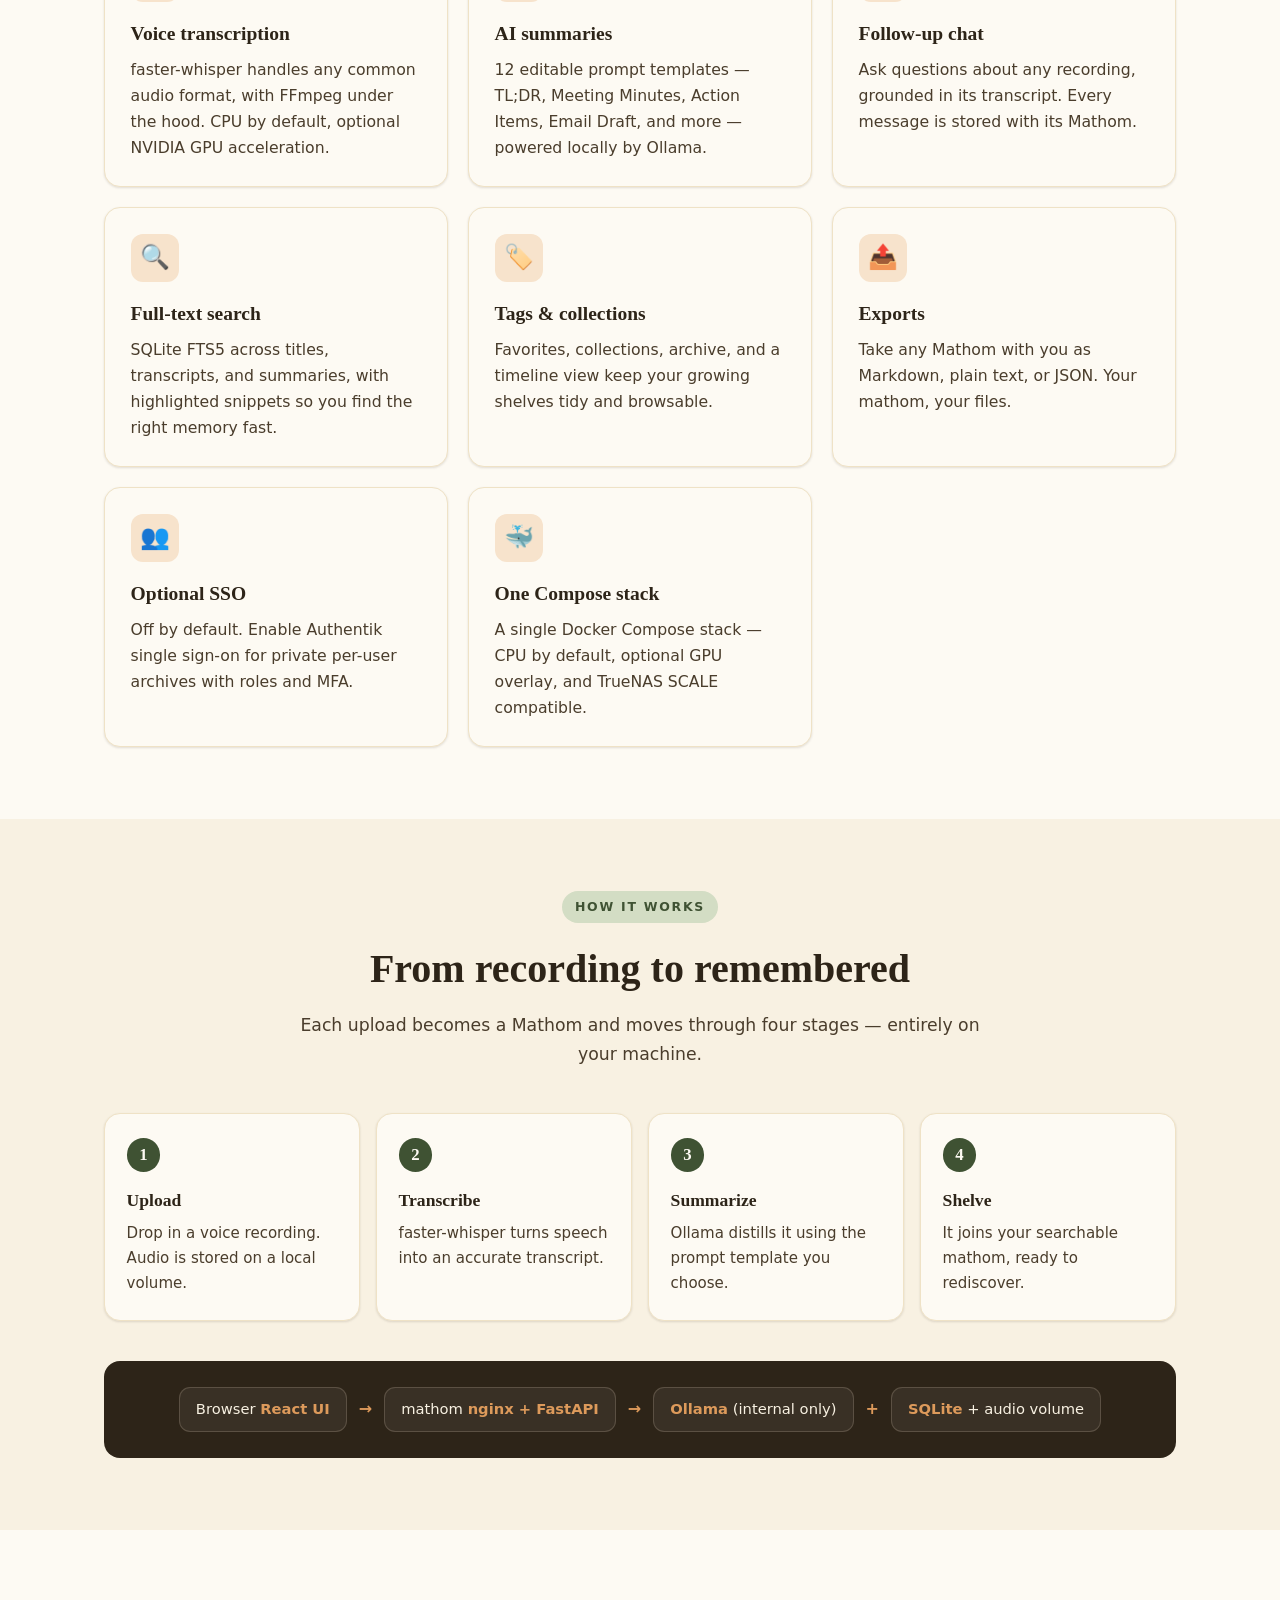
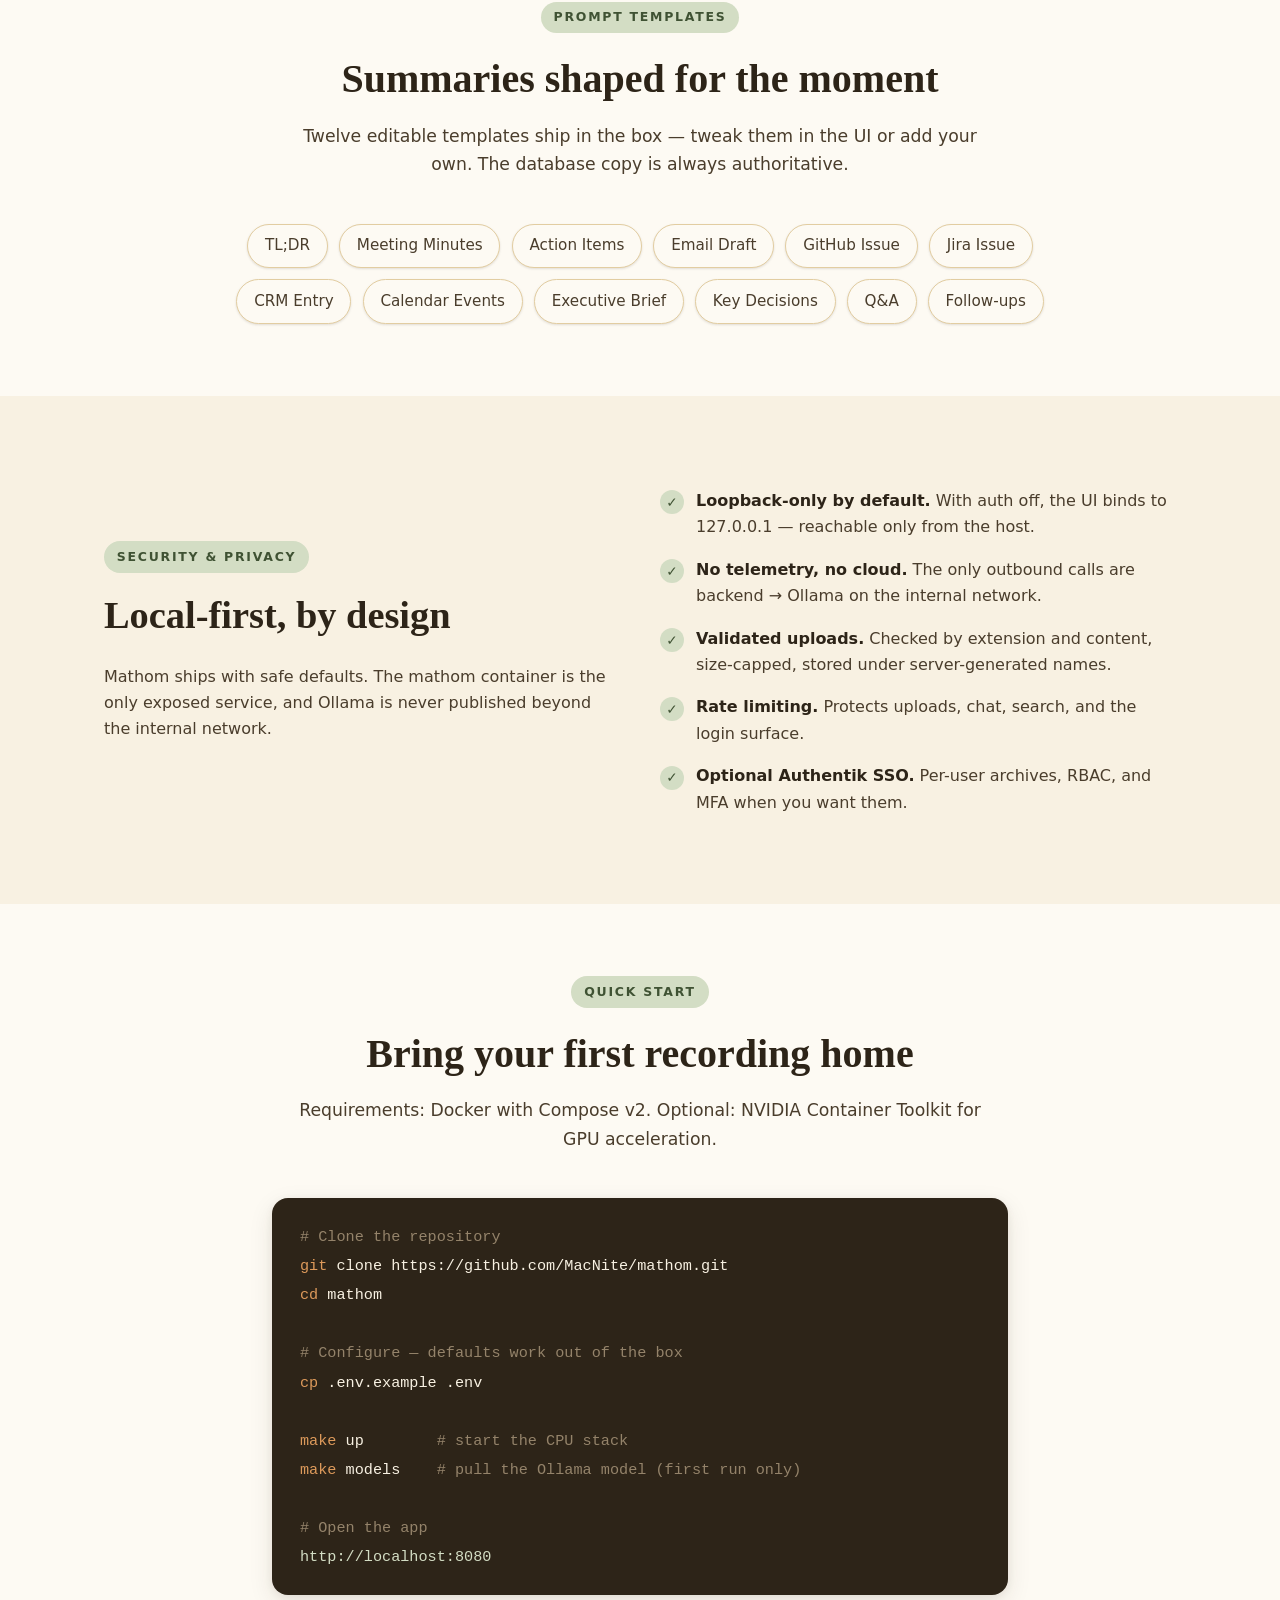
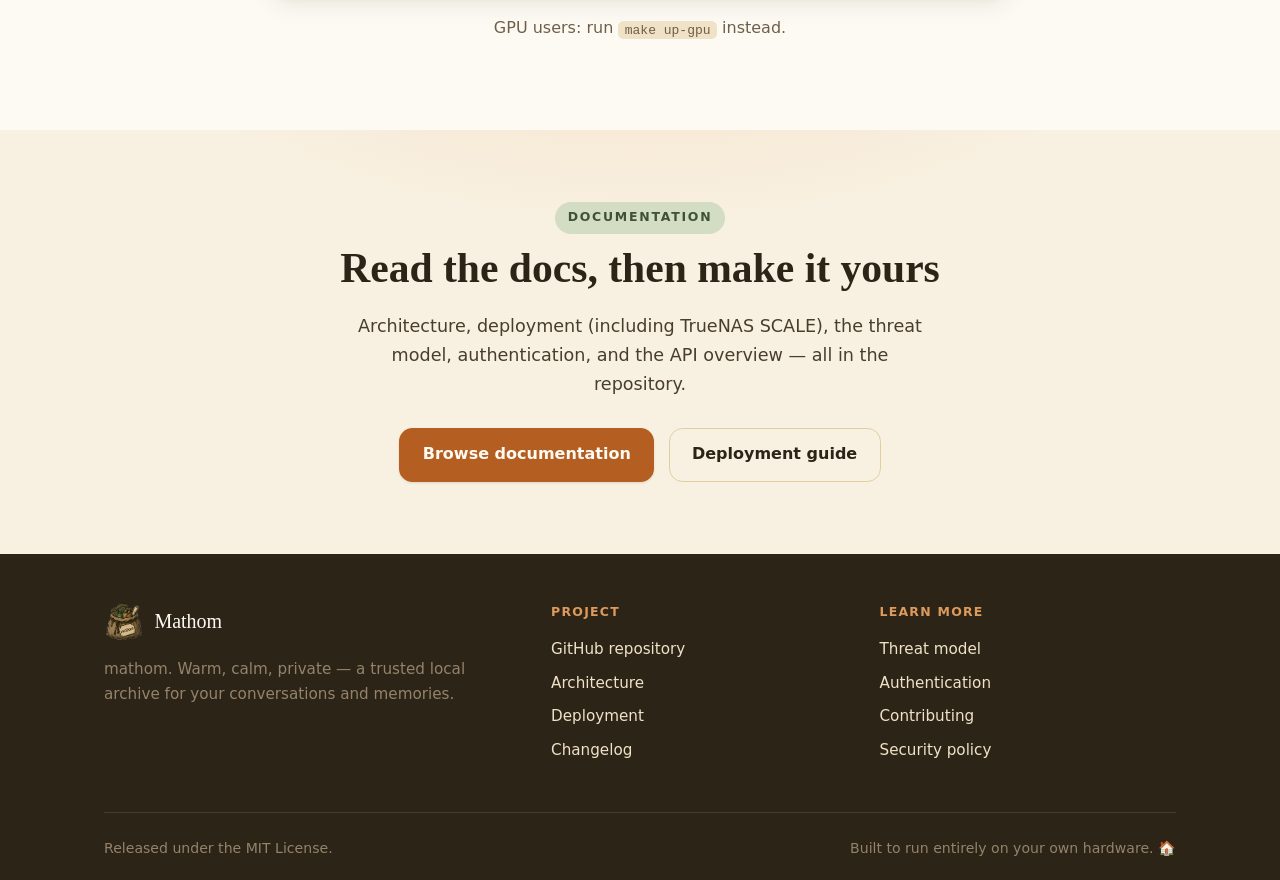
==== commit 2c880302: "build: merge backend+proxy into one image and drop "House" branding Consolidate the two custom conta" ====
--- a/site/index.html
+++ b/site/index.html
@@ -3,12 +3,12 @@
   <head>
     <meta charset="UTF-8" />
     <meta name="viewport" content="width=device-width, initial-scale=1.0" />
-    <title>Mathom — Your Local AI Memory House</title>
+    <title>mathom</title>
     <meta
       name="description"
-      content="Mathom is a fully local, self-hosted AI memory house. Transcribe voice recordings with faster-whisper, summarize them with Ollama, and shelve every recording in a searchable archive that never leaves your own server."
+      content="Mathom is a fully local, self-hosted mathom. Transcribe voice recordings with faster-whisper, summarize them with Ollama, and shelve every recording in a searchable archive that never leaves your own server."
     />
-    <link rel="canonical" href="https://macnite.github.io/Mathom-House---Your-Local-AI-Memory-House/" />
+    <link rel="canonical" href="https://macnite.github.io/mathom/" />
 
     <!-- Icons -->
     <link rel="icon" type="image/png" href="./assets/favicon-192.png" />
@@ -17,7 +17,7 @@
 
     <!-- Open Graph / social -->
     <meta property="og:type" content="website" />
-    <meta property="og:title" content="Mathom — Your Local AI Memory House" />
+    <meta property="og:title" content="mathom" />
     <meta
       property="og:description"
       content="Transcribe, summarize, and rediscover your conversations — fully local, no cloud, no telemetry."
@@ -47,7 +47,7 @@
           <a class="btn btn-ghost" href="./demo.html">Try the demo</a>
           <a
             class="btn btn-primary"
-            href="https://github.com/MacNite/Mathom-House---Your-Local-AI-Memory-House"
+            href="https://github.com/MacNite/mathom"
           >
             <svg viewBox="0 0 24 24" fill="currentColor" aria-hidden="true">
               <path
@@ -66,7 +66,7 @@
       <div class="container hero-grid">
         <div>
           <span class="eyebrow">100% local · self-hosted · no cloud</span>
-          <h1>Your Local AI Memory House</h1>
+          <h1>mathom</h1>
           <p class="lede">
             Mathom listens, remembers, organizes, and helps you rediscover
             conversations, meetings, and ideas. It transcribes voice recordings
@@ -78,7 +78,7 @@
             <a class="btn btn-ghost" href="#quickstart">Get started</a>
             <a
               class="btn btn-ghost"
-              href="https://github.com/MacNite/Mathom-House---Your-Local-AI-Memory-House"
+              href="https://github.com/MacNite/mathom"
               >View on GitHub</a
             >
           </div>
@@ -103,7 +103,7 @@
         <p>
           In Tolkien's Shire, a <em>mathom</em> is anything you have no immediate
           use for but are unwilling to throw away — kept safe in the
-          Mathom-house. Yours go here: audio, transcript, summaries, tags, and
+          mathom. Yours go here: audio, transcript, summaries, tags, and
           follow-up chat, stored together as a single searchable keepsake.
         </p>
       </div>
@@ -166,7 +166,7 @@
             <h3>Exports</h3>
             <p>
               Take any Mathom with you as Markdown, plain text, or JSON. Your
-              memory house, your files.
+              mathom, your files.
             </p>
           </div>
           <div class="card reveal">
@@ -219,16 +219,14 @@
           <div class="flow-step">
             <div class="num">4</div>
             <h3>Shelve</h3>
-            <p>It joins your searchable Mathom-house, ready to rediscover.</p>
+            <p>It joins your searchable mathom, ready to rediscover.</p>
           </div>
         </div>
 
         <div class="pipeline reveal" aria-label="Architecture pipeline">
           <span class="node">Browser <strong>React UI</strong></span>
           <span class="sep">→</span>
-          <span class="node">proxy <strong>nginx</strong></span>
-          <span class="sep">→</span>
-          <span class="node">backend <strong>FastAPI</strong></span>
+          <span class="node">mathom <strong>nginx + FastAPI</strong></span>
           <span class="sep">→</span>
           <span class="node"><strong>Ollama</strong> (internal only)</span>
           <span class="sep">+</span>
@@ -274,8 +272,9 @@
             Local-first, by design
           </h2>
           <p style="color: var(--ink-700);">
-            Mathom ships with safe defaults. The proxy is the only exposed
-            service, and Ollama is never published beyond the internal network.
+            Mathom ships with safe defaults. The mathom container is the only
+            exposed service, and Ollama is never published beyond the internal
+            network.
           </p>
         </div>
         <ul class="checks reveal">
@@ -331,8 +330,8 @@
         </div>
         <div class="codeblock reveal">
 <code><span class="c"># Clone the repository</span>
-<span class="cmd">git</span> clone https://github.com/MacNite/Mathom-House---Your-Local-AI-Memory-House.git
-<span class="cmd">cd</span> Mathom-House---Your-Local-AI-Memory-House
+<span class="cmd">git</span> clone https://github.com/MacNite/mathom.git
+<span class="cmd">cd</span> mathom
 
 <span class="c"># Configure — defaults work out of the box</span>
 <span class="cmd">cp</span> .env.example .env
@@ -362,12 +361,12 @@
         <div class="cta-actions">
           <a
             class="btn btn-primary"
-            href="https://github.com/MacNite/Mathom-House---Your-Local-AI-Memory-House#documentation"
+            href="https://github.com/MacNite/mathom#documentation"
             >Browse documentation</a
           >
           <a
             class="btn btn-ghost"
-            href="https://github.com/MacNite/Mathom-House---Your-Local-AI-Memory-House/blob/main/docs/deployment.md"
+            href="https://github.com/MacNite/mathom/blob/main/docs/deployment.md"
             >Deployment guide</a
           >
         </div>
@@ -384,23 +383,23 @@
               <span>Mathom</span>
             </div>
             <p>
-              Your Local AI Memory House. Warm, calm, private — a trusted local
+              mathom. Warm, calm, private — a trusted local
               archive for your conversations and memories.
             </p>
           </div>
           <div class="footer-col">
             <h4>Project</h4>
-            <a href="https://github.com/MacNite/Mathom-House---Your-Local-AI-Memory-House">GitHub repository</a>
-            <a href="https://github.com/MacNite/Mathom-House---Your-Local-AI-Memory-House/blob/main/docs/architecture.md">Architecture</a>
-            <a href="https://github.com/MacNite/Mathom-House---Your-Local-AI-Memory-House/blob/main/docs/deployment.md">Deployment</a>
-            <a href="https://github.com/MacNite/Mathom-House---Your-Local-AI-Memory-House/blob/main/CHANGELOG.md">Changelog</a>
+            <a href="https://github.com/MacNite/mathom">GitHub repository</a>
+            <a href="https://github.com/MacNite/mathom/blob/main/docs/architecture.md">Architecture</a>
+            <a href="https://github.com/MacNite/mathom/blob/main/docs/deployment.md">Deployment</a>
+            <a href="https://github.com/MacNite/mathom/blob/main/CHANGELOG.md">Changelog</a>
           </div>
           <div class="footer-col">
             <h4>Learn more</h4>
-            <a href="https://github.com/MacNite/Mathom-House---Your-Local-AI-Memory-House/blob/main/docs/threat-model.md">Threat model</a>
-            <a href="https://github.com/MacNite/Mathom-House---Your-Local-AI-Memory-House/blob/main/docs/authentication.md">Authentication</a>
-            <a href="https://github.com/MacNite/Mathom-House---Your-Local-AI-Memory-House/blob/main/CONTRIBUTING.md">Contributing</a>
-            <a href="https://github.com/MacNite/Mathom-House---Your-Local-AI-Memory-House/blob/main/SECURITY.md">Security policy</a>
+            <a href="https://github.com/MacNite/mathom/blob/main/docs/threat-model.md">Threat model</a>
+            <a href="https://github.com/MacNite/mathom/blob/main/docs/authentication.md">Authentication</a>
+            <a href="https://github.com/MacNite/mathom/blob/main/CONTRIBUTING.md">Contributing</a>
+            <a href="https://github.com/MacNite/mathom/blob/main/SECURITY.md">Security policy</a>
           </div>
         </div>
         <div class="footer-bottom">
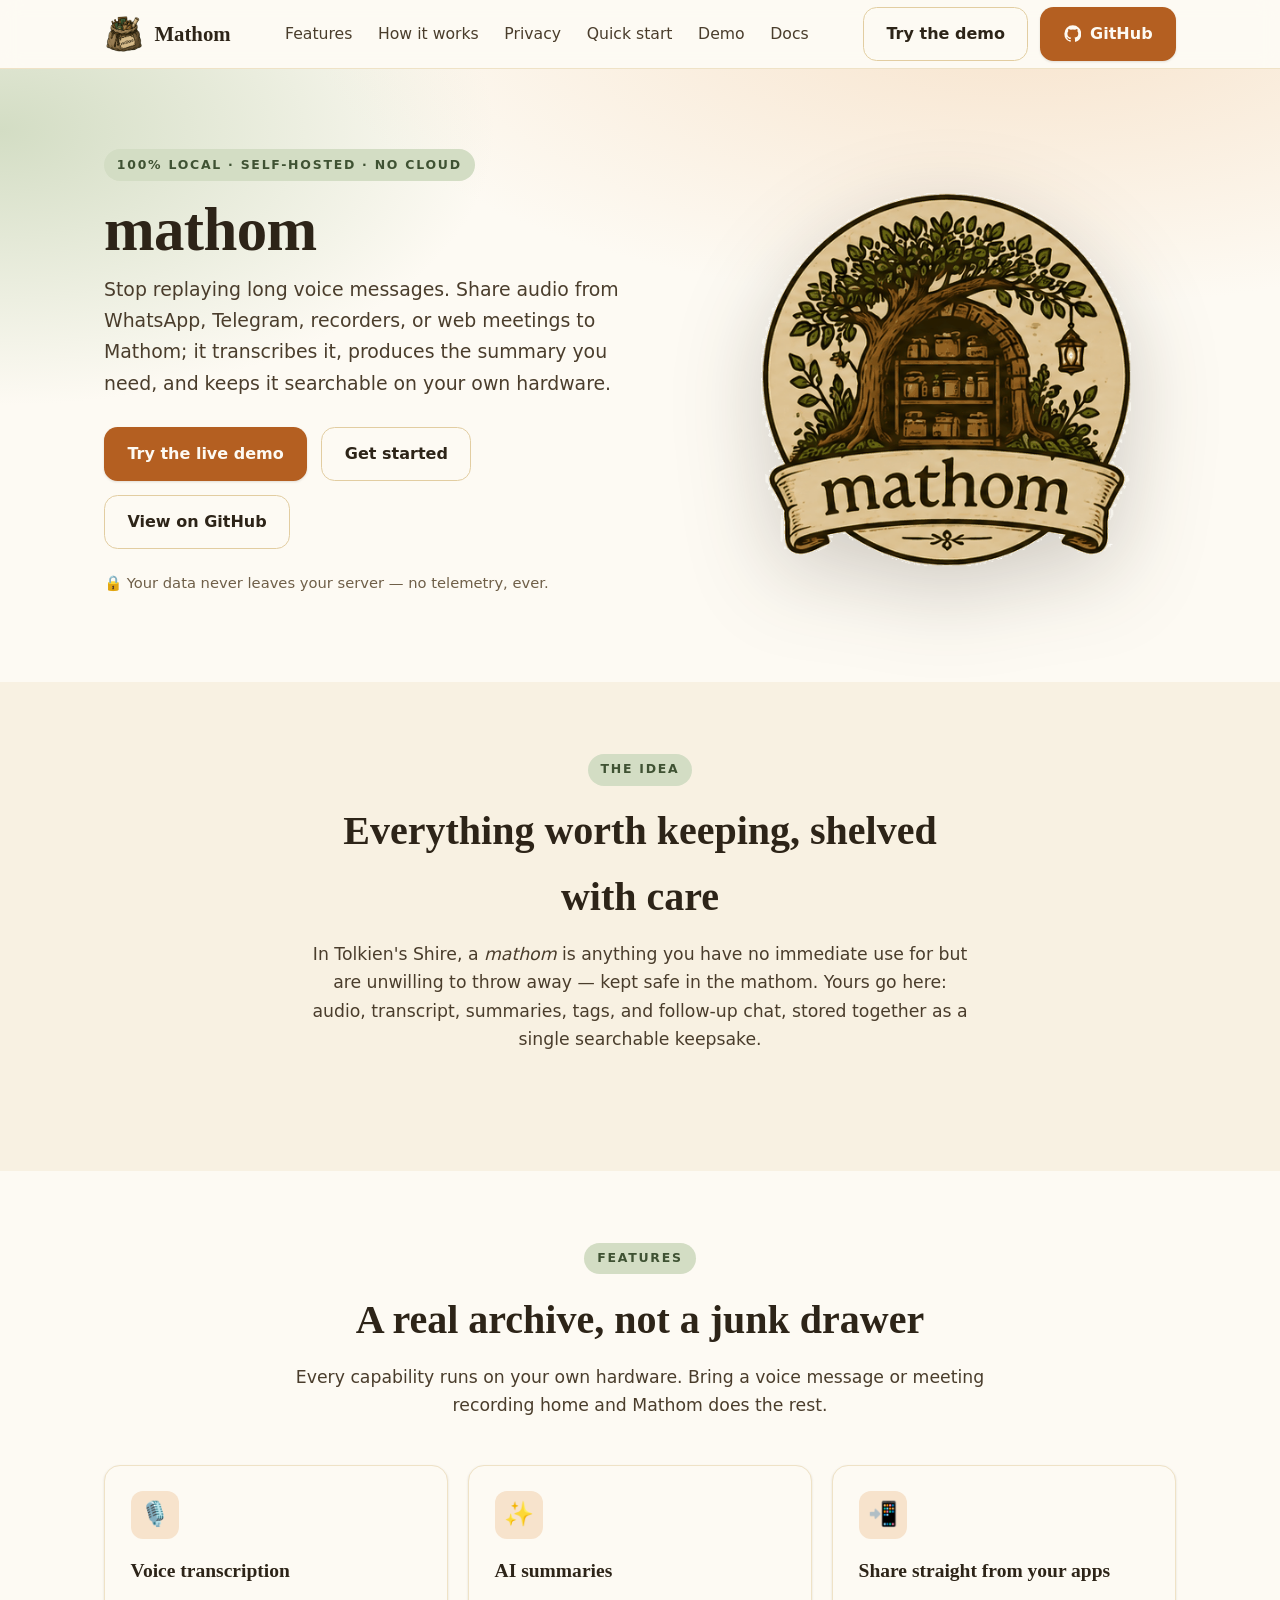
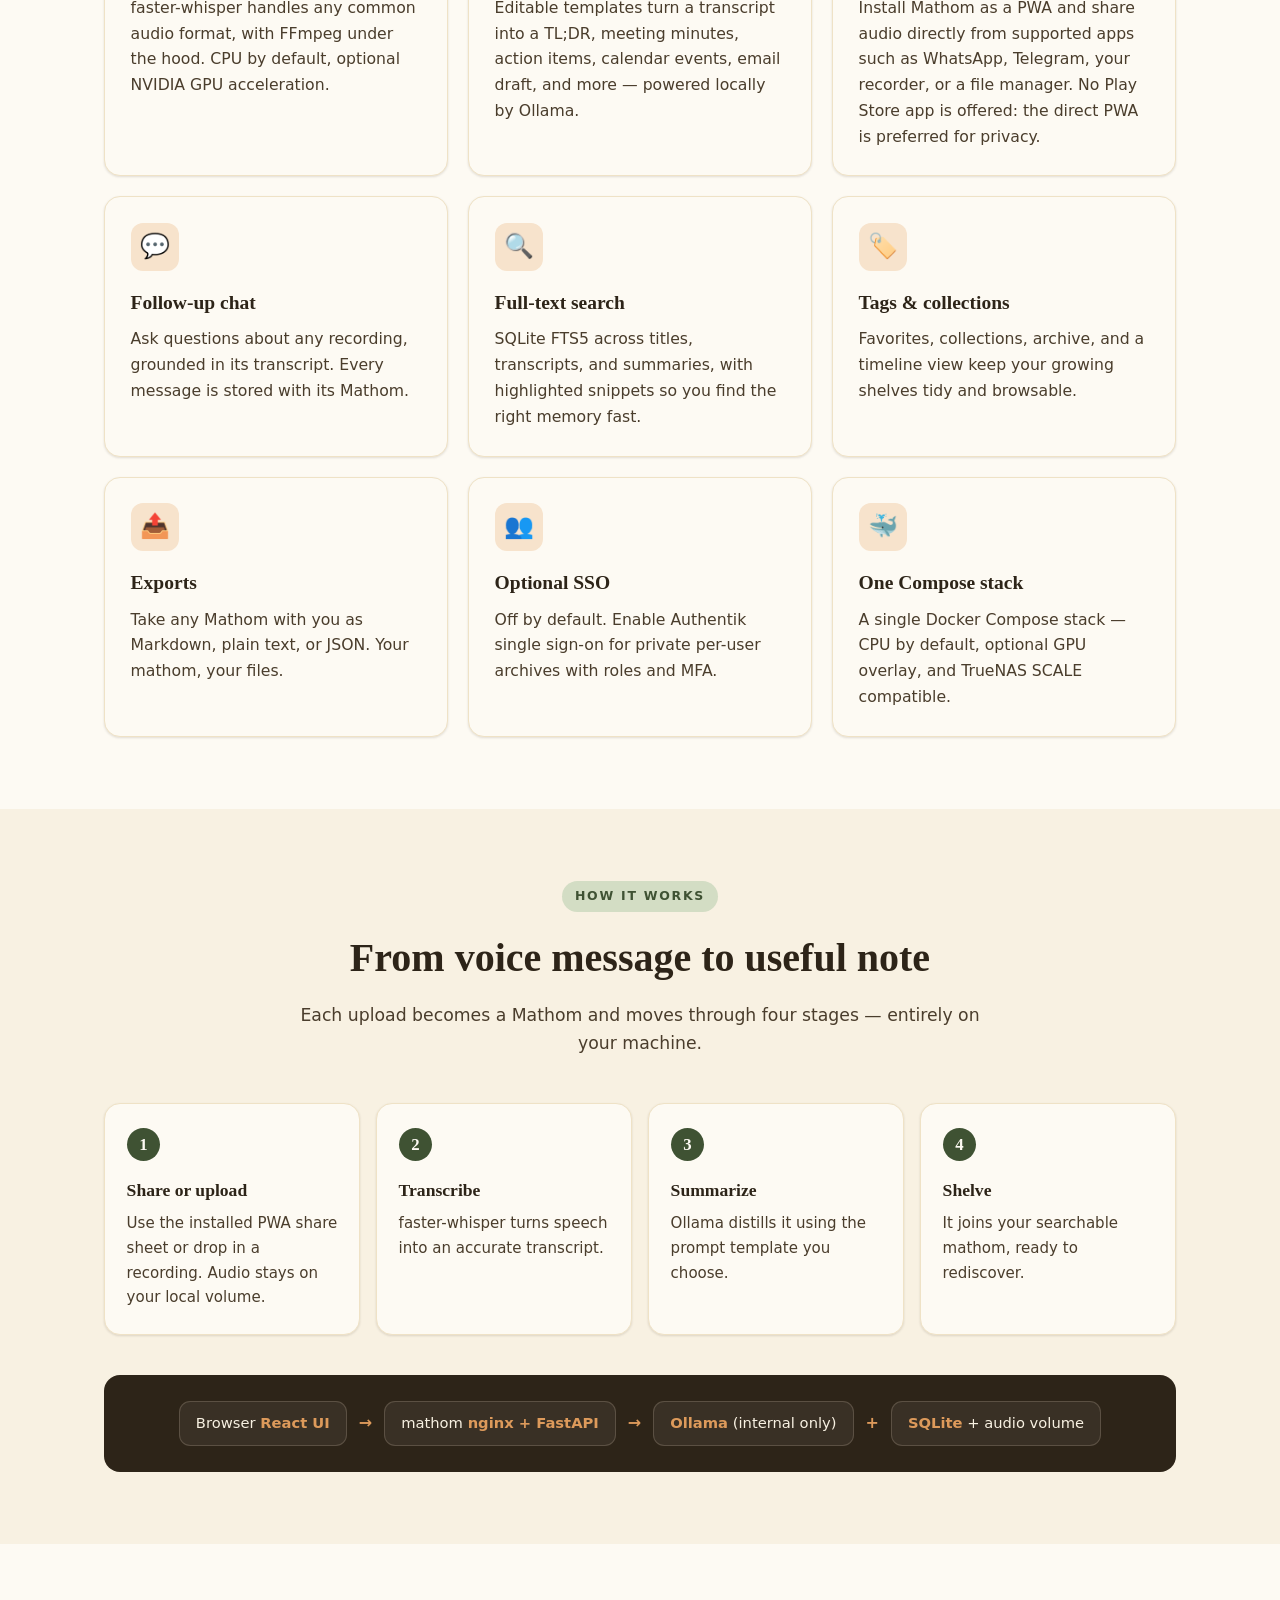
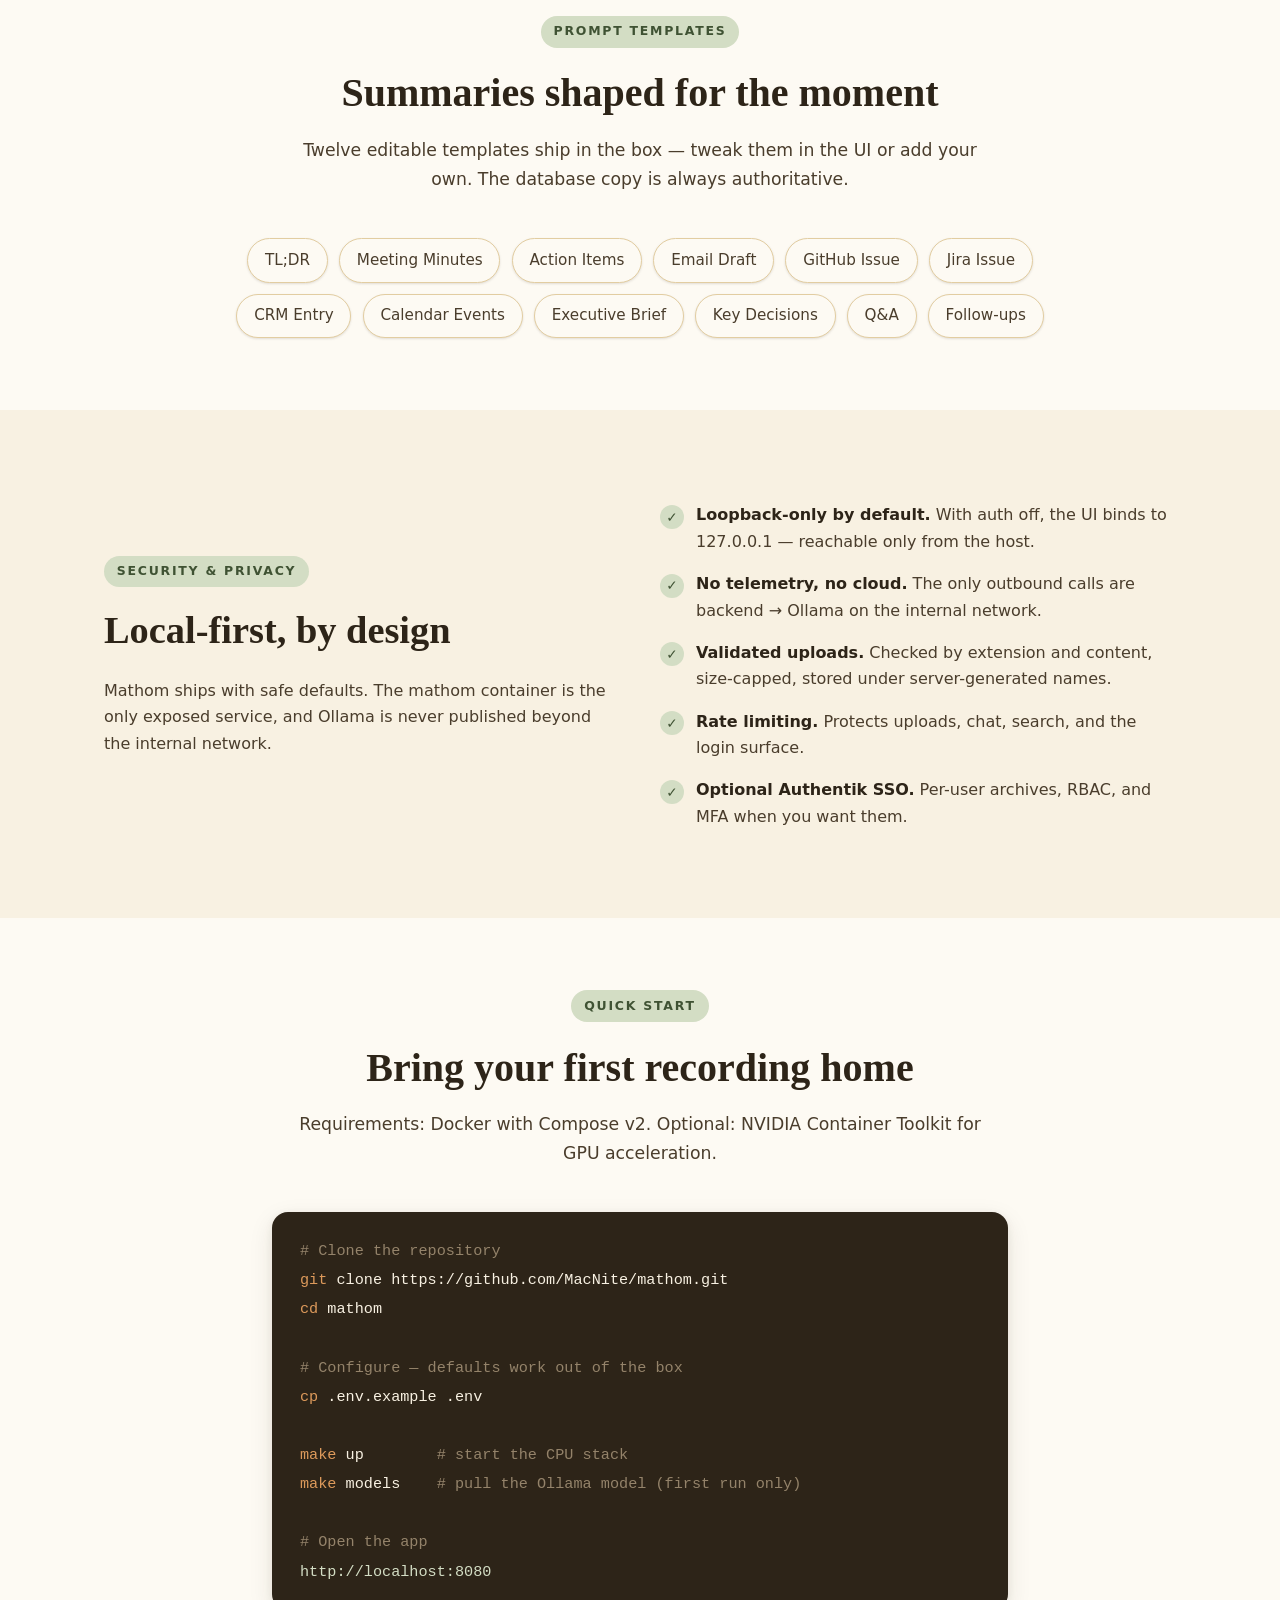
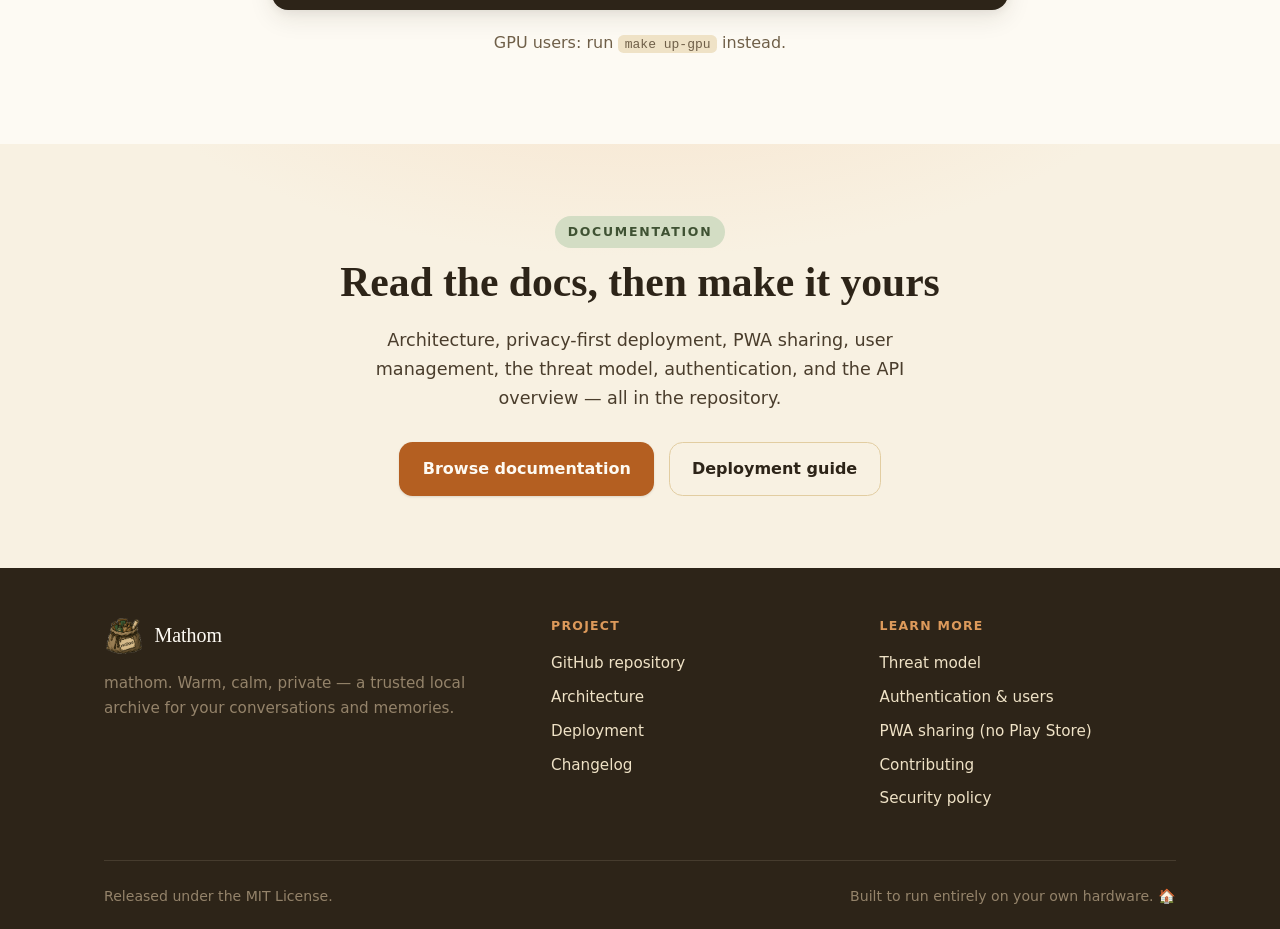
==== commit 427537d4: "Refresh privacy-first voice message messaging" ====
--- a/site/index.html
+++ b/site/index.html
@@ -6,7 +6,7 @@
     <title>mathom</title>
     <meta
       name="description"
-      content="Mathom is a fully local, self-hosted mathom. Transcribe voice recordings with faster-whisper, summarize them with Ollama, and shelve every recording in a searchable archive that never leaves your own server."
+      content="Turn WhatsApp, Telegram, and meeting recordings into private transcripts, useful summaries, and searchable notes on your own server."
     />
     <link rel="canonical" href="https://macnite.github.io/mathom/" />
 
@@ -20,7 +20,7 @@
     <meta property="og:title" content="mathom" />
     <meta
       property="og:description"
-      content="Transcribe, summarize, and rediscover your conversations — fully local, no cloud, no telemetry."
+      content="Turn voice messages and meeting recordings into private transcripts and useful summaries — fully local, no cloud, no telemetry."
     />
     <meta property="og:image" content="./assets/logo-mark.png" />
     <meta name="twitter:card" content="summary_large_image" />
@@ -68,10 +68,9 @@
           <span class="eyebrow">100% local · self-hosted · no cloud</span>
           <h1>mathom</h1>
           <p class="lede">
-            Mathom listens, remembers, organizes, and helps you rediscover
-            conversations, meetings, and ideas. It transcribes voice recordings
-            with faster-whisper, summarizes them with Ollama, and shelves every
-            recording in a searchable archive — all on your own hardware.
+            Stop replaying long voice messages. Share audio from WhatsApp, Telegram,
+            recorders, or web meetings to Mathom; it transcribes it, produces the
+            summary you need, and keeps it searchable on your own hardware.
           </p>
           <div class="hero-actions">
             <a class="btn btn-primary" href="./demo.html">Try the live demo</a>
@@ -116,8 +115,7 @@
           <span class="eyebrow">Features</span>
           <h2>A real archive, not a junk drawer</h2>
           <p>
-            Every capability runs on your own hardware. Bring a recording home
-            and Mathom does the rest.
+            Every capability runs on your own hardware. Bring a voice message or meeting recording home and Mathom does the rest.
           </p>
         </div>
         <div class="card-grid">
@@ -133,8 +131,17 @@
             <div class="icon">✨</div>
             <h3>AI summaries</h3>
             <p>
-              12 editable prompt templates — TL;DR, Meeting Minutes, Action
-              Items, Email Draft, and more — powered locally by Ollama.
+              Editable templates turn a transcript into a TL;DR, meeting minutes, action
+              items, calendar events, email draft, and more — powered locally by Ollama.
+            </p>
+          </div>
+          <div class="card reveal">
+            <div class="icon">📲</div>
+            <h3>Share straight from your apps</h3>
+            <p>
+              Install Mathom as a PWA and share audio directly from supported
+              apps such as WhatsApp, Telegram, your recorder, or a file manager.
+              No Play Store app is offered: the direct PWA is preferred for privacy.
             </p>
           </div>
           <div class="card reveal">
@@ -194,7 +201,7 @@
       <div class="container">
         <div class="section-head reveal">
           <span class="eyebrow">How it works</span>
-          <h2>From recording to remembered</h2>
+          <h2>From voice message to useful note</h2>
           <p>
             Each upload becomes a Mathom and moves through four stages —
             entirely on your machine.
@@ -203,8 +210,8 @@
         <div class="flow reveal">
           <div class="flow-step">
             <div class="num">1</div>
-            <h3>Upload</h3>
-            <p>Drop in a voice recording. Audio is stored on a local volume.</p>
+            <h3>Share or upload</h3>
+            <p>Use the installed PWA share sheet or drop in a recording. Audio stays on your local volume.</p>
           </div>
           <div class="flow-step">
             <div class="num">2</div>
@@ -355,8 +362,8 @@
         <span class="eyebrow">Documentation</span>
         <h2>Read the docs, then make it yours</h2>
         <p>
-          Architecture, deployment (including TrueNAS SCALE), the threat model,
-          authentication, and the API overview — all in the repository.
+          Architecture, privacy-first deployment, PWA sharing, user management, the
+          threat model, authentication, and the API overview — all in the repository.
         </p>
         <div class="cta-actions">
           <a
@@ -397,7 +404,8 @@
           <div class="footer-col">
             <h4>Learn more</h4>
             <a href="https://github.com/MacNite/mathom/blob/main/docs/threat-model.md">Threat model</a>
-            <a href="https://github.com/MacNite/mathom/blob/main/docs/authentication.md">Authentication</a>
+            <a href="https://github.com/MacNite/mathom/blob/main/docs/authentication.md">Authentication & users</a>
+            <a href="https://github.com/MacNite/mathom/blob/main/docs/pwa.md">PWA sharing (no Play Store)</a>
             <a href="https://github.com/MacNite/mathom/blob/main/CONTRIBUTING.md">Contributing</a>
             <a href="https://github.com/MacNite/mathom/blob/main/SECURITY.md">Security policy</a>
           </div>
